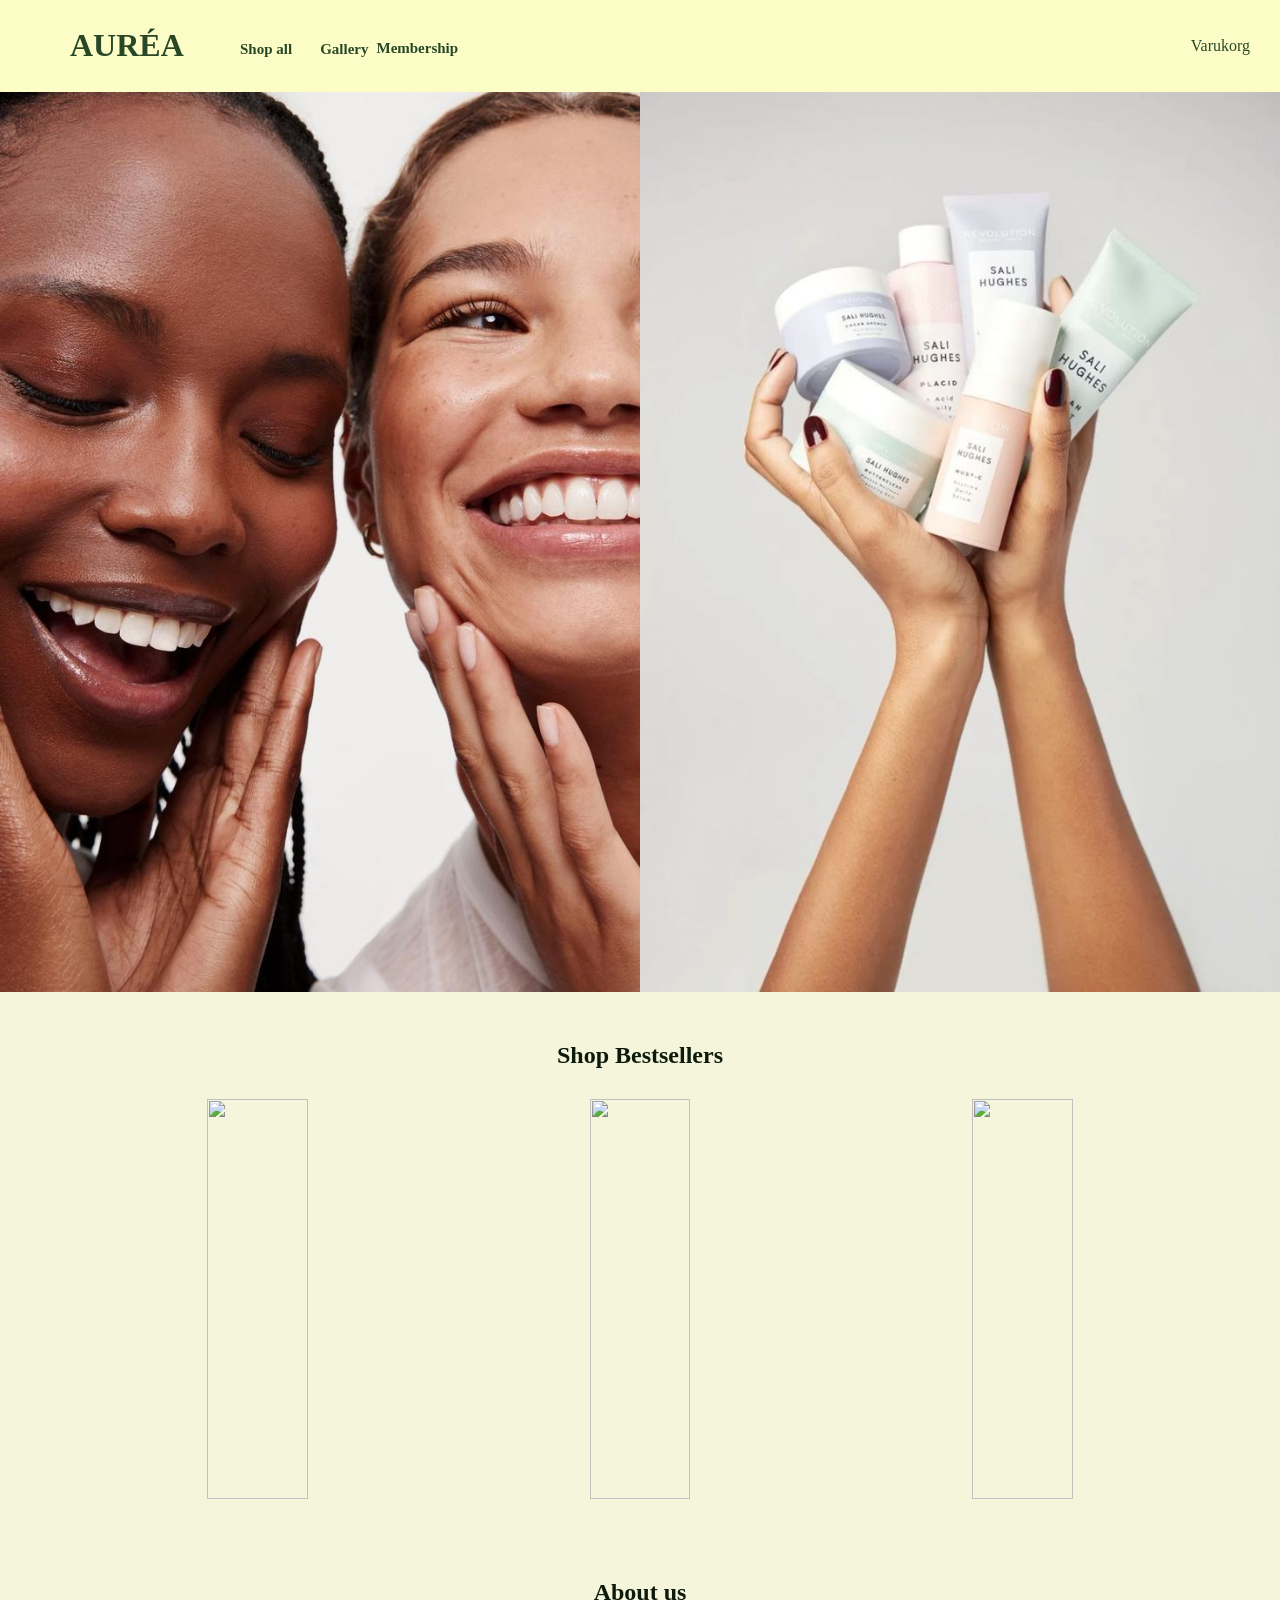
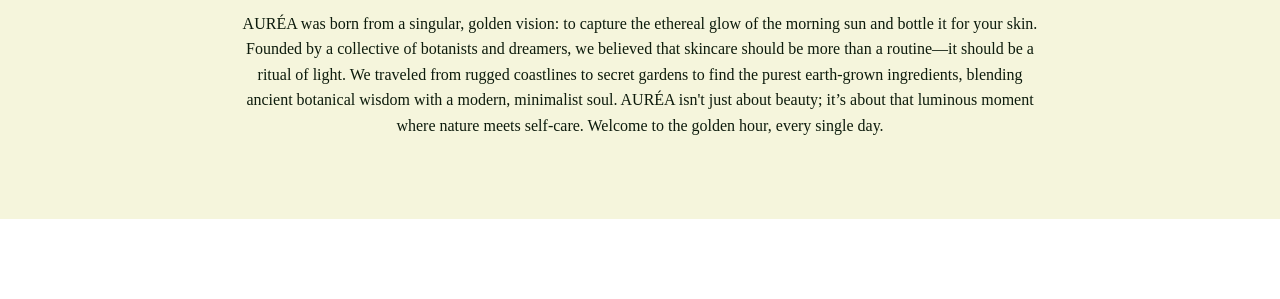
==== index.html @ 2b236508 "skapade mapp för bilder" ====
<!DOCTYPE html>
<html lang="en">
<head>
    <meta charset="UTF-8">
    <meta name="viewport" content="width=device-width, initial-scale=1.0">
    <title>AURÉA</title>
    <link rel="stylesheet" href="style.css">

</head>
<body>
    <header class="header">
        <h1>AURÉA 
            <a href="products.html" class="shop">Shop all</a>
            <span class="Gallery">Gallery</span>
            <span class="member">Membership</span>
        </h1> <!--Var tvungen att ta reda på span cite:google gemini-->
            
        
            <a href="cart.html" class="cart">Varukorg</a>
    </header>

    <img src="images/Header picture.jpeg" class="header-picture">
    <img src="images/produktbild.jpeg" class="header-picture">
   
    <h2 class="bestseller-text">Shop Bestsellers</h2>


    <img src="images/" class="bestseller-picture">  
    <img src="images/" class="bestseller-picture bild-ner">
    <img src="images/" class="bestseller-picture">
   


    <h2 class="about">About us</h2>
    <p class="about-text">AURÉA was born from a singular, golden vision: to capture the ethereal glow of the morning sun and bottle it for your skin. Founded by a collective of botanists and dreamers, we believed that skincare should be more than a routine—it should be a ritual of light.

We traveled from rugged coastlines to secret gardens to find the purest earth-grown ingredients, blending ancient botanical wisdom with a modern, minimalist soul. AURÉA isn't just about beauty; it’s about that luminous moment where nature meets self-care.
Welcome to the golden hour, every single day.</p>   <!--texten är skriven av AI från google gemini cite:google gemini-->
</body>
</html>
---- style.css ----
body {
    background-color: beige;
    margin: 0;
    padding: 0;
    text-align: center;

    border-bottom: 80px solid white;
    min-height: 100vh;
    box-sizing: border-box;
}

.header {
    background: rgb(252, 253, 198);
    padding: 6px 70px;
    margin: 0;
    width: 100%;
    box-sizing: border-box; /*cite: google gemini*/

    color: rgb(40, 71, 38);
    text-align: left;
    position: relative;
}

.shop {
    font-size: 15px;
    margin-left: 50px;
    font-weight: medium;
    vertical-align: middle;
    text-decoration: none;
    color: inherit; /*var tvungen att ta reda på hur man fick bort strecket och fick samma färg cite:google gemini*/
}

.Gallery {
    font-size: 15px;
    margin-left: 20px;
    font-weight: medium;
    vertical-align: middle;
}

.member {
    font-size: 15px;
    margin-left: 100spx;
    font-weight: medium;
    vertical-align: middle;
}


.cart {
    position: absolute;
    right: 30px;
    top: 40%;
    color:rgb(79, 123, 77);
    text-decoration: none;
    color: inherit;
}

.header-picture {
    width: 50%;
    float: left;
    height: 900px;
    object-fit: cover;
}

.bestseller-text {
    clear: both;
    text-align: center;
    padding-top: 50px;  
    color: rgb(13, 27, 12);
}

.bestseller-picture {
    display: inline-block;
    width: 28%;
    height: 400px;
    object-fit: cover;
    margin: 10px;

    transition: transform 0.3s ease, filter 0.3s ease; /*cite: google gemini*/
}

.bestseller-picture:hover {  /*cite: google gemini*/
    transform: scale(1.05);
}

.bild-ner { /*cite: google gemini*/
    object-position: center 0%;
}


.about {
    clear: both;
    text-align: center;
    margin-bottom: 5px;
    padding-top: 50px;  
    color: rgb(13, 27, 12);
}

.about-text {
    text-align: center;
    max-width: 800px;
    margin: 0 auto;
    line-height: 1.6;
    color: rgb(13, 27, 12);
    margin-bottom: 80px;
}

.banner {
     width: 49.99%;
     float: left;
    height: 600px !important;
    object-fit: cover;
}

.shoptext {
    color: rgb(12, 27, 12);
    font-size: 20px;
    text-align: center;
    padding-top: 150px;
}
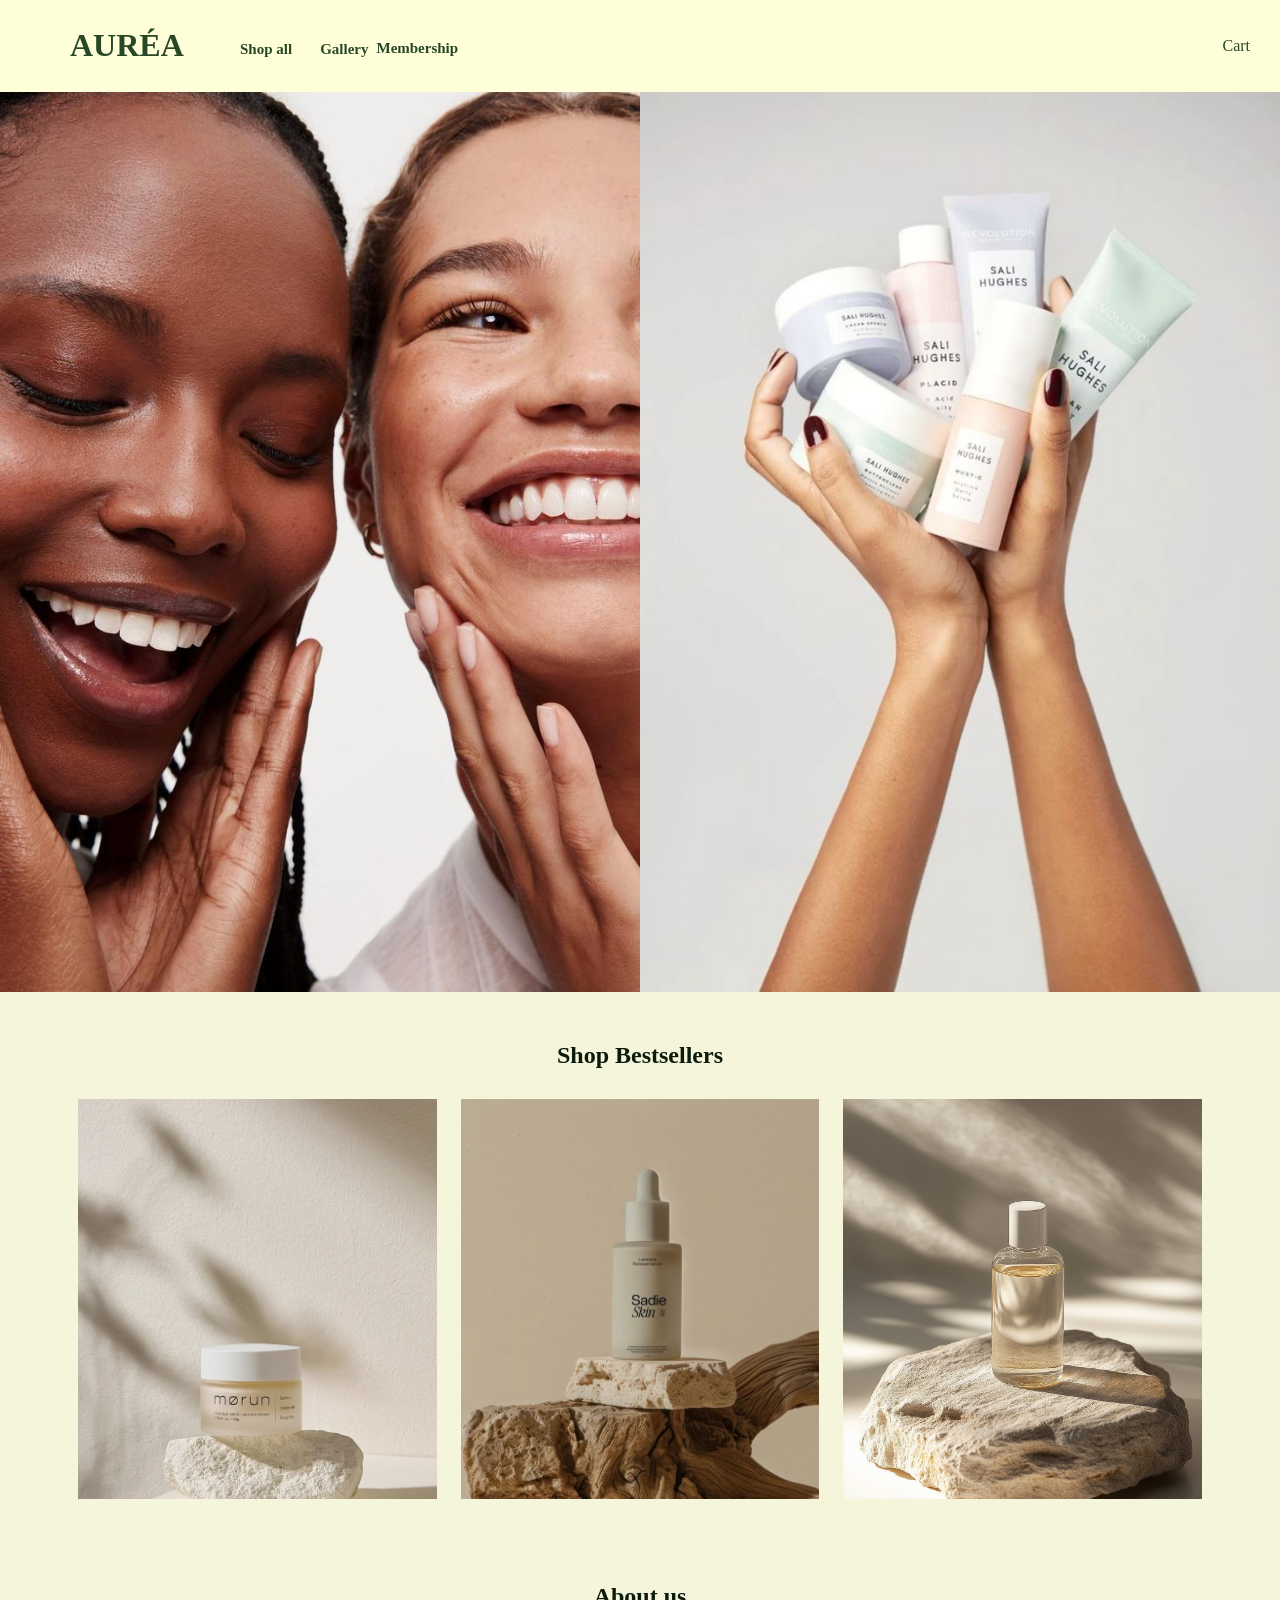
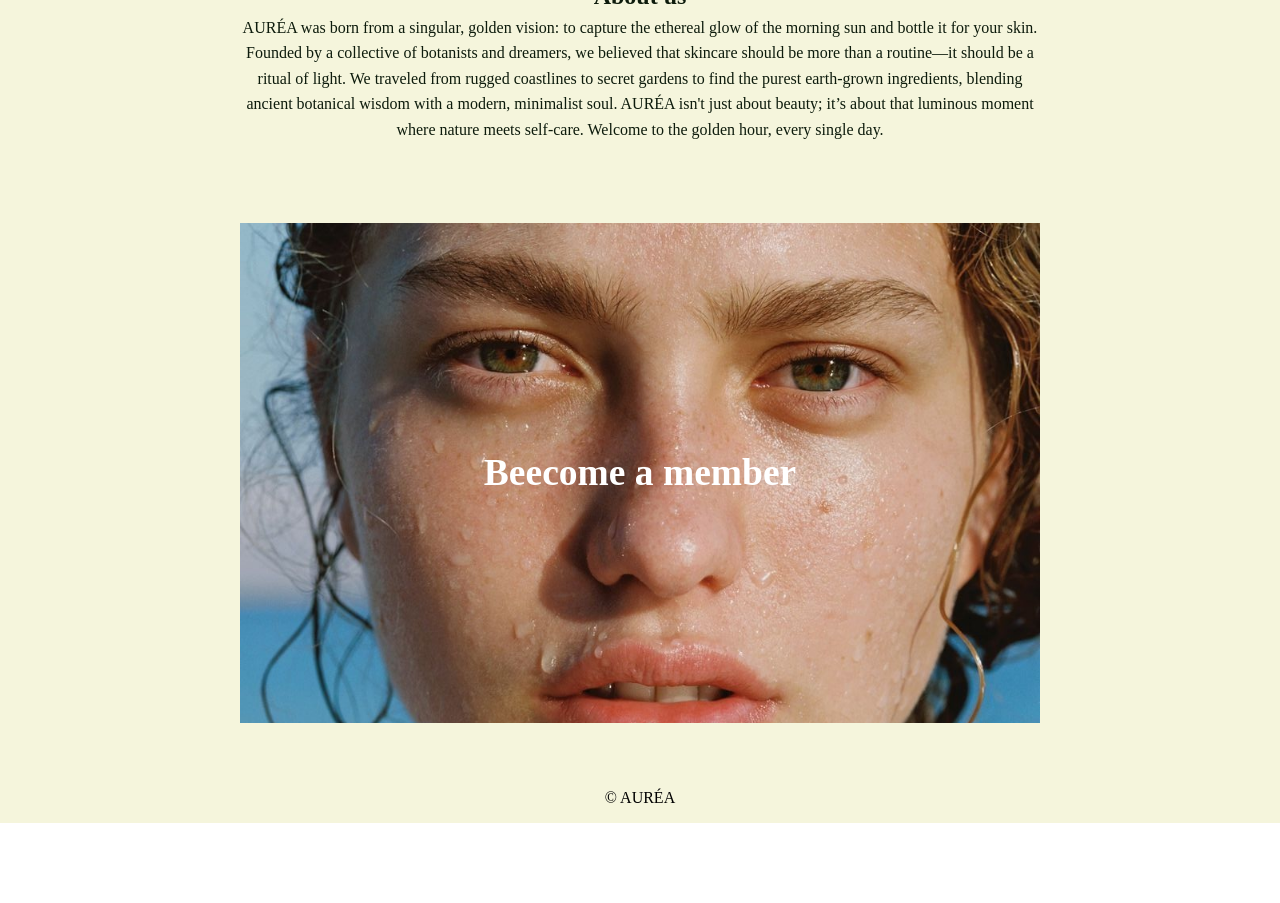
==== commit 73fa397d: "uppdate on the shop all page" ====
--- a/index.html
+++ b/index.html
@@ -8,33 +8,44 @@
 
 </head>
 <body>
-    <header class="header">
-        <h1>AURÉA 
-            <a href="products.html" class="shop">Shop all</a>
-            <span class="Gallery">Gallery</span>
-            <span class="member">Membership</span>
-        </h1> <!--Var tvungen att ta reda på span cite:google gemini-->
-            
+   <header class="header">
+       <h1>AURÉA
+           <a href="products.html" class="shop">Shop all</a>
+           <span class="Gallery">Gallery</span>
+           <span class="member">Membership</span> <!--span är som en osynlig låda för att gruppera texter-->
+       </h1> <!--Var tvungen att ta reda på span cite:google gemini-->
         
-            <a href="cart.html" class="cart">Varukorg</a>
-    </header>
-
-    <img src="images/Header picture.jpeg" class="header-picture">
-    <img src="images/produktbild.jpeg" class="header-picture">
-   
-    <h2 class="bestseller-text">Shop Bestsellers</h2>
+           <a href="cart.html" class="cart">Cart</a>
+   </header>
 
 
-    <img src="images/" class="bestseller-picture">  
-    <img src="images/" class="bestseller-picture bild-ner">
-    <img src="images/" class="bestseller-picture">
-   
+   <img src="images/Header picture.jpeg" class="header-picture">
+   <img src="images/produktbild.jpeg" class="header-picture">
+   <h2 class="bestseller-text">Shop Bestsellers</h2>
+
+   <img src="images/Produktbild1.jpeg" class="bestseller-picture"> 
+   <img src="images/produktbild2.jpeg" class="bestseller-picture bild-ner">
+   <img src="images/produktbild3.jpeg" class="bestseller-picture">
+ 
+   <h2 class="about">About us</h2>
+   <p class="about-text">AURÉA was born from a singular, golden vision: to capture the ethereal glow of the morning sun and bottle it for your skin. Founded by a collective of botanists and dreamers, we believed that skincare should be more than a routine—it should be a ritual of light.
+We traveled from rugged coastlines to secret gardens to find the purest earth-grown ingredients, blending ancient botanical wisdom with a modern, minimalist soul. AURÉA isn't just about beauty; it’s about that luminous moment where nature meets self-care.
+Welcome to the golden hour, every single day.</p>   <!--texten är skriven av AI från google gemini cite:google gemini-->
 
 
-    <h2 class="about">About us</h2>
-    <p class="about-text">AURÉA was born from a singular, golden vision: to capture the ethereal glow of the morning sun and bottle it for your skin. Founded by a collective of botanists and dreamers, we believed that skincare should be more than a routine—it should be a ritual of light.
+<div class="member-frame">
+<img src="images/member-picture.jpeg" class="member-picture">
 
-We traveled from rugged coastlines to secret gardens to find the purest earth-grown ingredients, blending ancient botanical wisdom with a modern, minimalist soul. AURÉA isn't just about beauty; it’s about that luminous moment where nature meets self-care.
-Welcome to the golden hour, every single day.</p>   <!--texten är skriven av AI från google gemini cite:google gemini-->
+<div class="member-text">
+    <h2>Beecome a member</h2>
+</div>
+</div>
+<div class="clearfix"></div>
+
+
+<footer>
+   <p>&copy; AURÉA</p>
+</footer>
+
 </body>
 </html>
--- a/style.css
+++ b/style.css
@@ -1,119 +1,257 @@
 body {
-    background-color: beige;
-    margin: 0;
-    padding: 0;
-    text-align: center;
-
-    border-bottom: 80px solid white;
-    min-height: 100vh;
-    box-sizing: border-box;
+background-color: beige;
+margin: 0;
+padding: 0;
+text-align: center;
+
+border-bottom: 80px solid white;
+min-height: 100vh;
+box-sizing: border-box;
 }
 
 .header {
-    background: rgb(252, 253, 198);
-    padding: 6px 70px;
-    margin: 0;
+background: rgb(254, 255, 216);
+padding: 6px 70px;
+margin: 0;
+width: 100%;
+box-sizing: border-box; /*cite: google gemini*/
+
+color: rgb(40, 71, 38);
+text-align: left;
+position: relative;
+}
+
+.shop {
+font-size: 15px;
+margin-left: 50px;
+font-weight: medium;
+vertical-align: middle;
+text-decoration: none;
+color: inherit; /*var tvungen att ta reda på hur man fick bort strecket och fick samma färg cite:google gemini*/
+}
+
+.Gallery {
+font-size: 15px;
+margin-left: 20px;
+font-weight: medium;
+vertical-align: middle;
+}
+
+.member {
+font-size: 15px;
+margin-left: 100spx;
+font-weight: medium;
+vertical-align: middle;
+}
+
+.cart {
+position: absolute;
+right: 30px;
+top: 40%;
+color:rgb(79, 123, 77);
+text-decoration: none;
+color: inherit;
+}
+
+.header-picture {
+width: 50%;
+float: left;
+height: 900px;
+object-fit: cover;
+}
+
+.bestseller-text {
+clear: both;
+text-align: center;
+padding-top: 50px; 
+color: rgb(13, 27, 12);
+}
+
+.bestseller-picture {
+display: inline-block;
+width: 28%;
+height: 400px;
+object-fit: cover;
+margin: 10px;
+clear: both;
+
+transition: transform 0.3s ease, filter 0.3s ease; /*cite: google gemini*/
+}
+
+.bestseller-picture:hover {  /*cite: google gemini*/
+transform: scale(1.05);
+}
+
+.bild-ner { /*cite: google gemini*/
+object-position: center 0%;
+}
+
+.about {
+clear: both;
+text-align: center;
+margin-bottom: 5px;
+padding-top: 50px; 
+color: rgb(13, 27, 12);
+}
+
+.about-text {
+text-align: center;
+max-width: 800px;
+margin: 0 auto;
+line-height: 1.6;
+color: rgb(13, 27, 12);
+margin-bottom: 80px;
+}
+
+.member-frame {
+    position: relative;
+    width: 800px;
+    margin: 0 auto 50px;
+}
+
+.member-picture {
     width: 100%;
-    box-sizing: border-box; /*cite: google gemini*/
-
-    color: rgb(40, 71, 38);
+    height: 500px;
+    object-fit: cover;
+    display: block;
+    object-position: 90% 0%;
+}
+
+.member-text {
+    color: rgb(255, 255, 255);
+    position: absolute;
+    top: 50%;
+    left: 50%;
+    transform: translate(-50%, -50%);
+    text-align: center;
+    font-size: 25px;
+
+}
+
+.clearfix {
+    clear: both;
+}
+
+
+/*Shopall sidan*/
+.banner {
+width: 49.99%;
+float: left;
+height: 600px !important;
+object-fit: cover;
+}
+
+.shoptext {
+clear: both;
+color: rgb(12, 27, 12);
+font-size: 30px;
+text-align: center;
+padding-top: 30px;
+}
+
+.shoptext2 {
+    clear: both;
+    color: rgb(12, 27, 12);
+    width: 550px;
+    text-align: center;
+    margin: 0 auto;
+    margin-top: 10px;
+}
+
+.product-grid {
+    display: flex;
+    flex-wrap: wrap;
+    justify-content: center;
+    gap: 20px;
+    padding: 50px;
+    clear: both;
+}
+
+.product-item {
+    width: 30%;
+    text-align: center;
+    display: flex;
+    flex-direction: column;
+    align-items: center;
+}
+
+.product-item img{
+    width: 100%;
+    height: 500px;
+    object-fit: cover;
+    margin-bottom: 30px;
+}
+
+.add-to-cart {
+    background-color: black;
+    color: white;
+    padding: 10px 30px;
+    border: none;
+    cursor: pointer;
+    font-size: 14px;
+    text-transform: uppercase;
+    transition: 0.3s;
+    width: fit-content;
+}
+
+.add-to-cart:hover {
+    background-color: #333;
+}
+
+.product-container {
+    display: flex;
+    width: 905px;
+    margin: 40px auto;
+    background-color: white;
+    clear: both;
+}
+
+.product-info {
+    width: 50%;
+    padding: 10px;
     text-align: left;
-    position: relative;
-}
-
-.shop {
-    font-size: 15px;
-    margin-left: 50px;
-    font-weight: medium;
-    vertical-align: middle;
-    text-decoration: none;
-    color: inherit; /*var tvungen att ta reda på hur man fick bort strecket och fick samma färg cite:google gemini*/
-}
-
-.Gallery {
-    font-size: 15px;
-    margin-left: 20px;
-    font-weight: medium;
-    vertical-align: middle;
-}
-
-.member {
-    font-size: 15px;
-    margin-left: 100spx;
-    font-weight: medium;
-    vertical-align: middle;
-}
-
-
-.cart {
-    position: absolute;
-    right: 30px;
-    top: 40%;
-    color:rgb(79, 123, 77);
-    text-decoration: none;
-    color: inherit;
-}
-
-.header-picture {
-    width: 50%;
-    float: left;
-    height: 900px;
+    color: rgb(12, 27, 12);
+    display: flex;
+    flex-direction: column;
+    justify-content: center;
+    font-family: Verdana, Geneva, Tahoma, sans-serif;
+}
+
+.product-info h2 {
+    margin-bottom: 5px;
+}
+
+.product-info p {
+    margin-top: 0px;
+}
+
+.lip-image {
+width: 50%;
+height: 400px;
+object-fit: contain;
+display: block;
+}
+
+.product-grid2 {
+    display: flex;
+    flex-wrap: wrap;
+    justify-content: center;
+    gap: 20px;
+    padding: 50px;
+    clear: both;
+}
+
+.product-item2 {
+    width: 30%;
+    text-align: center;
+    display: flex;
+    flex-direction: column;
+    align-items: center;
+}
+
+.product-item2 img{
+    width: 100%;
+    height: 500px;
     object-fit: cover;
-}
-
-.bestseller-text {
-    clear: both;
-    text-align: center;
-    padding-top: 50px;  
-    color: rgb(13, 27, 12);
-}
-
-.bestseller-picture {
-    display: inline-block;
-    width: 28%;
-    height: 400px;
-    object-fit: cover;
-    margin: 10px;
-
-    transition: transform 0.3s ease, filter 0.3s ease; /*cite: google gemini*/
-}
-
-.bestseller-picture:hover {  /*cite: google gemini*/
-    transform: scale(1.05);
-}
-
-.bild-ner { /*cite: google gemini*/
-    object-position: center 0%;
-}
-
-
-.about {
-    clear: both;
-    text-align: center;
-    margin-bottom: 5px;
-    padding-top: 50px;  
-    color: rgb(13, 27, 12);
-}
-
-.about-text {
-    text-align: center;
-    max-width: 800px;
-    margin: 0 auto;
-    line-height: 1.6;
-    color: rgb(13, 27, 12);
-    margin-bottom: 80px;
-}
-
-.banner {
-     width: 49.99%;
-     float: left;
-    height: 600px !important;
-    object-fit: cover;
-}
-
-.shoptext {
-    color: rgb(12, 27, 12);
-    font-size: 20px;
-    text-align: center;
-    padding-top: 150px;
-}
+    margin-bottom: 30px;
+}
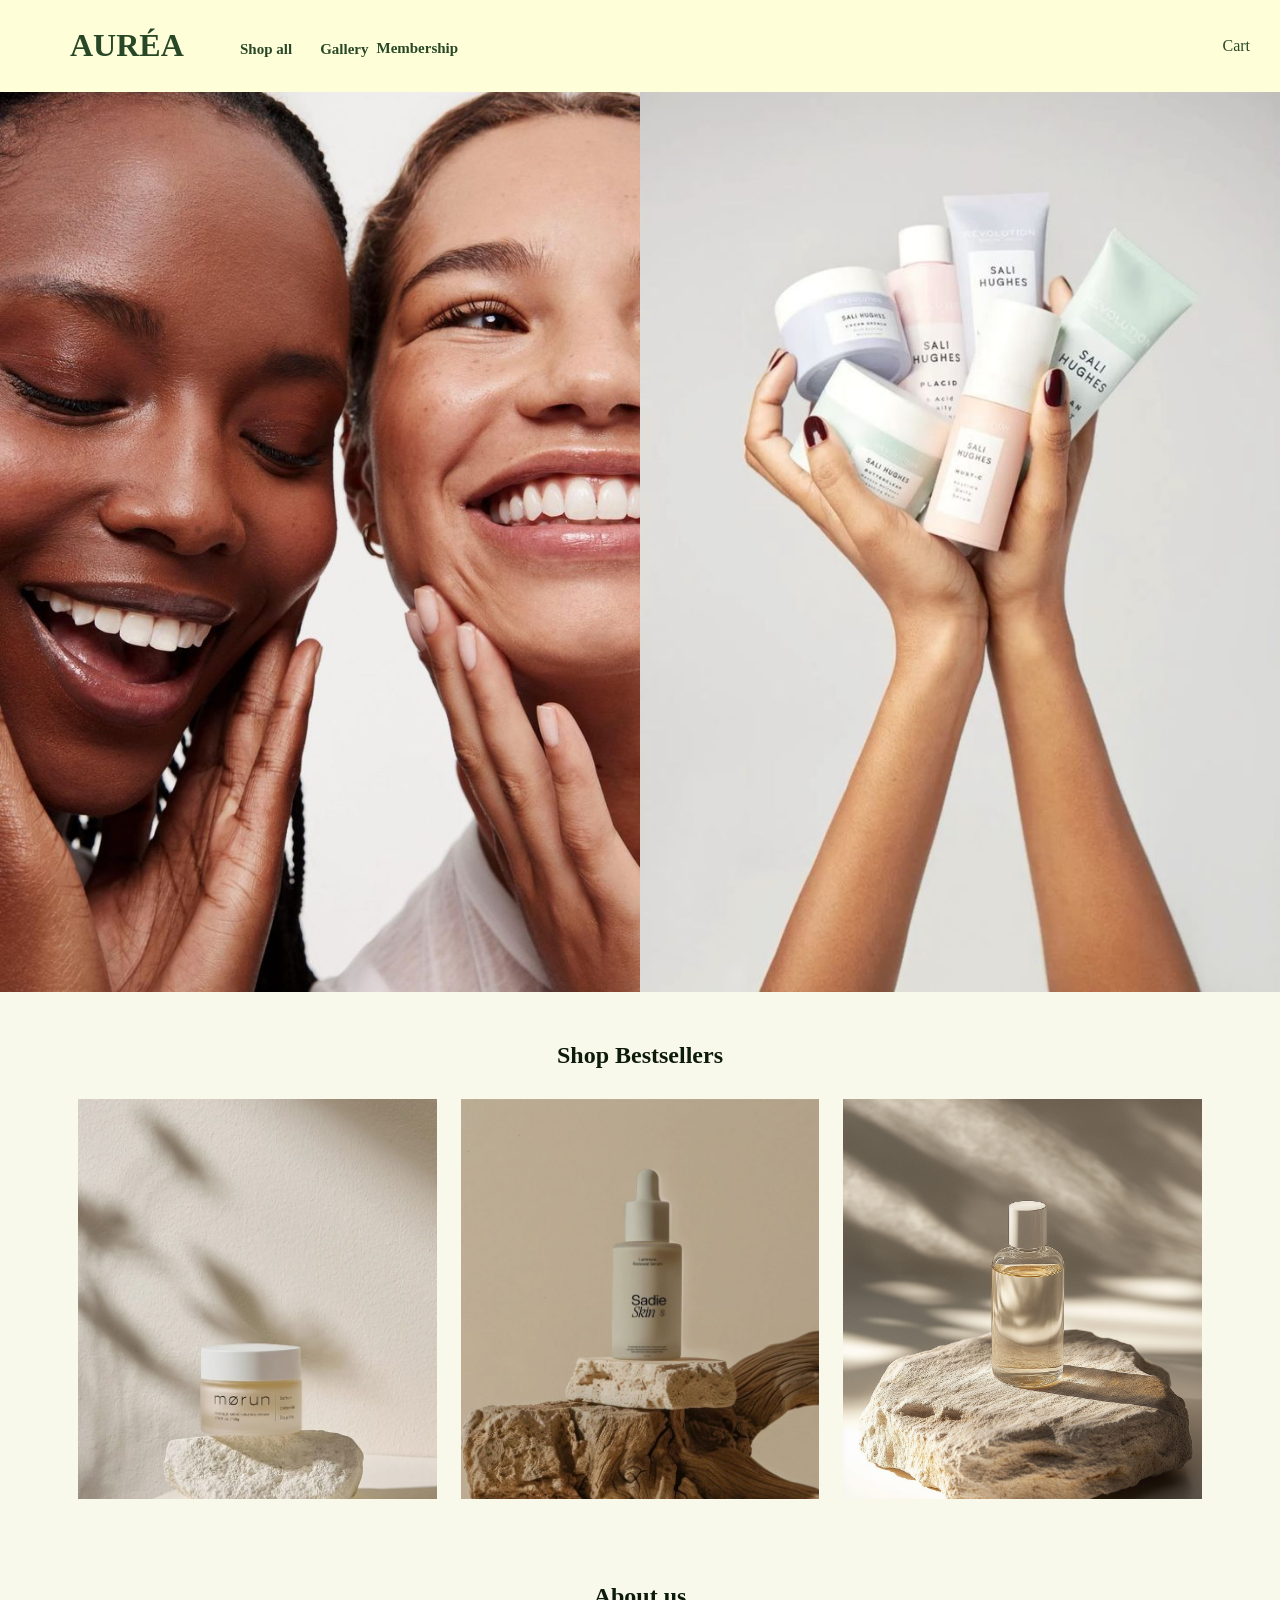
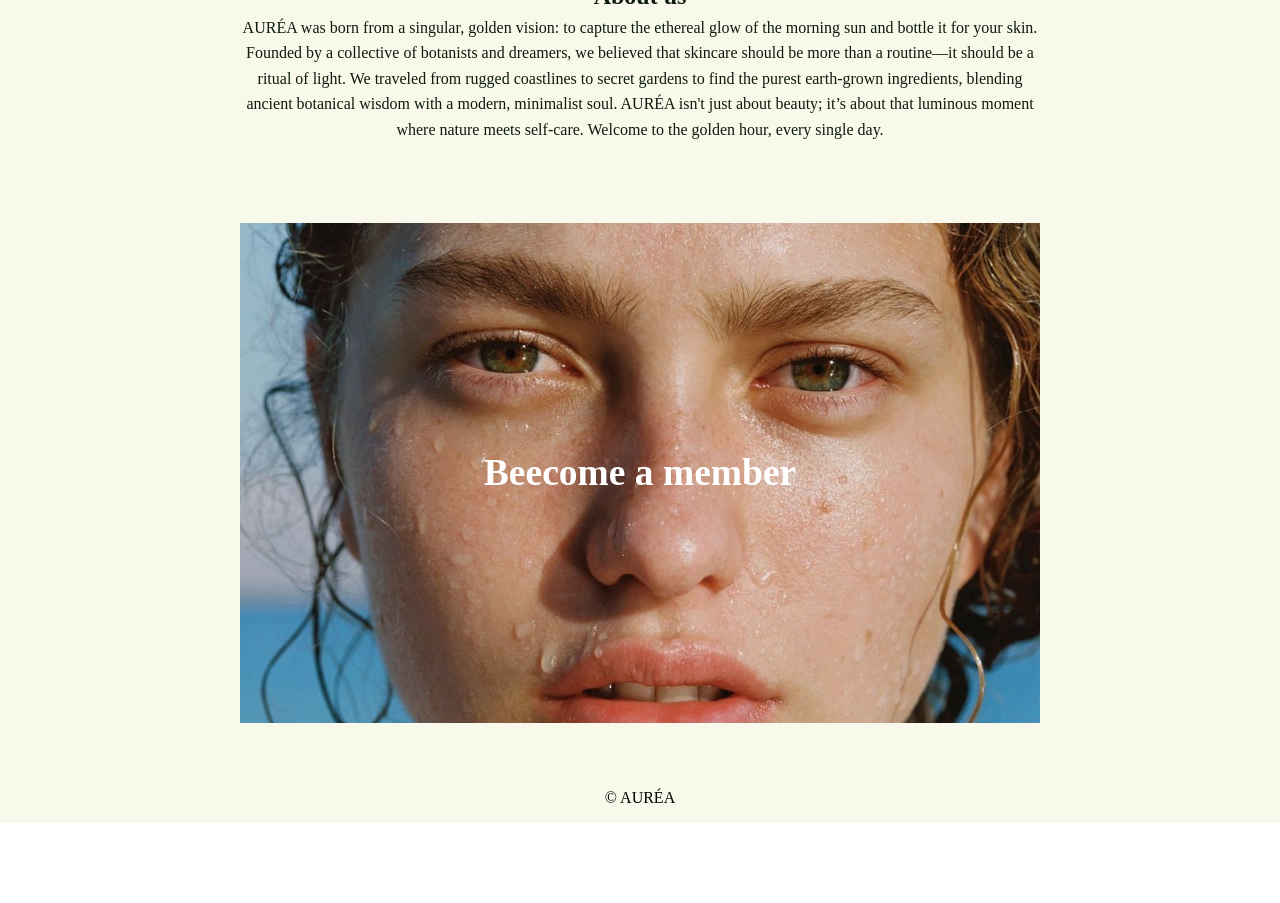
==== commit ac4521ce: "Ny mapp" ====
--- a/index.html
+++ b/index.html
@@ -5,9 +5,10 @@
     <meta name="viewport" content="width=device-width, initial-scale=1.0">
     <title>AURÉA</title>
     <link rel="stylesheet" href="style.css">
+    <script src="Script.js"></script>
 
 </head>
-<body>
+<body class="homepage-grid">
    <header class="header">
        <h1>AURÉA
            <a href="products.html" class="shop">Shop all</a>
--- a/style.css
+++ b/style.css
@@ -1,5 +1,5 @@
 body {
-background-color: beige;
+background-color: rgb(249, 249, 235);
 margin: 0;
 padding: 0;
 text-align: center;
@@ -19,6 +19,26 @@
 color: rgb(40, 71, 38);
 text-align: left;
 position: relative;
+}
+
+@media screen (max-width: 600px) {
+    .homepage-grid {
+        grid-template-columns: 1fr;
+    }
+    
+    .header h1 {
+        font-size: 1.5rem;
+    }
+}
+
+@media screen (max-width: 600px) {
+    .product-details {
+        grid-template-columns: 1fr;
+    }
+
+    .header h1 {
+        font-size: 1.5rem;
+    }
 }
 
 .shop {
@@ -175,11 +195,18 @@
     align-items: center;
 }
 
-.product-item img{
+.product-item img,
+.product-item2 img  {
     width: 100%;
     height: 500px;
     object-fit: cover;
     margin-bottom: 30px;
+    transition: transform 0.3s ease;
+}
+
+.product-item img:hover,
+.product-item2 img:hover {
+transform: scale(1.05);
 }
 
 .add-to-cart {
@@ -254,4 +281,74 @@
     height: 500px;
     object-fit: cover;
     margin-bottom: 30px;
+}
+
+/*produktsidan*/
+.product-page {
+    display: flex;
+    max-width: 1000px;
+    margin:  55px;
+    padding: 10px;
+    gap: 20px;
+    text-align: left;
+}
+
+.product-image {
+    display: flex;
+    justify-content: flex-start;
+    flex: 1;
+    min-width: 600px;
+}
+
+.product-image img {
+    width: 100%;
+    max-width: 700px;
+    height: 600px;
+    object-fit: cover;
+    display: block;
+}
+
+.product-details {
+    flex: 1;
+    display: flex;
+    flex-direction: column;
+    align-items: flex-start;
+    text-align: left;
+    padding-left: 0;
+    margin-left: 80px;
+}
+
+.product-title {
+    font-size: 30px;
+    font-weight: bold;
+    margin-top: 150px;
+    margin-left: 0px;
+    margin-bottom: 10px;
+    color:rgb(12, 27, 12);
+    text-align: left;
+}
+
+.purchase {
+    width: 100%;
+    margin-top: 25px;
+    display: block;
+    clear: both;
+}
+
+.add-to-cart-large {
+    width: 100%;
+    padding: 10px 0;
+    background-color: rgb(12, 27, 12);
+    color: white;
+    border: none;
+    font-size: 13px;
+    font-weight: 300;
+    text-transform: uppercase;
+    letter-spacing: 1px;
+    cursor: pointer;
+    transition: background-color 0.2s ease;
+}
+
+.add-to-cart-large:hover {
+    background-color: rgb(35, 55, 35);
 }
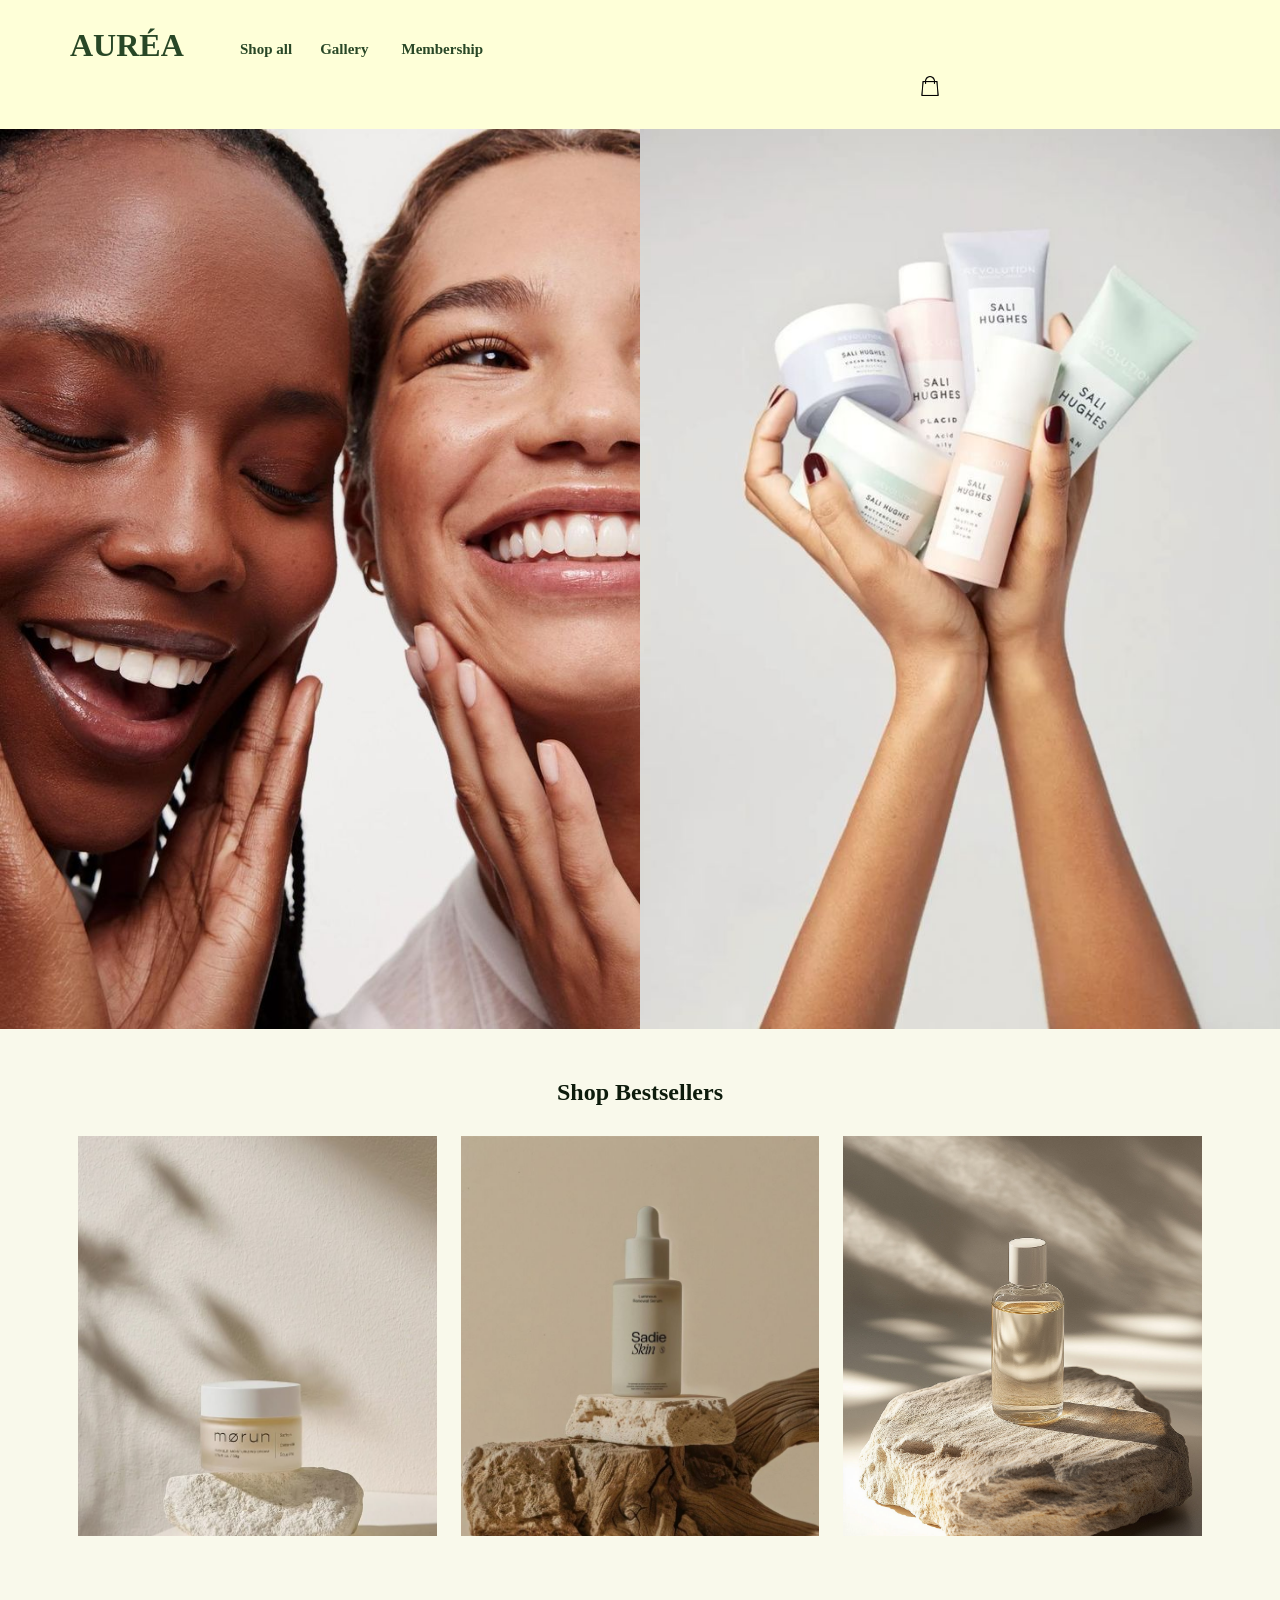
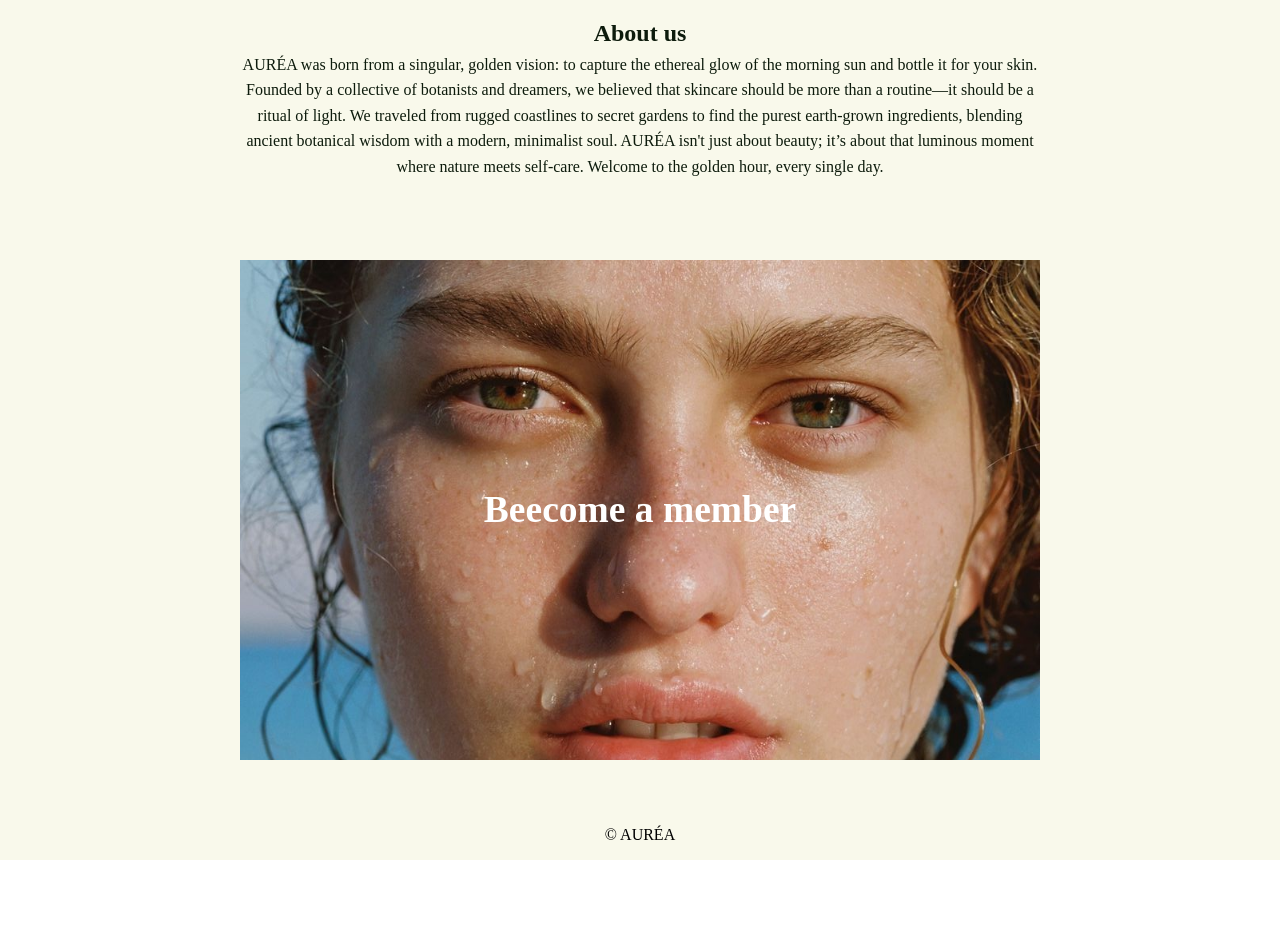
==== commit 9573d37e: "Skapande av cart webbsida" ====
--- a/index.html
+++ b/index.html
@@ -10,13 +10,18 @@
 </head>
 <body class="homepage-grid">
    <header class="header">
-       <h1>AURÉA
+       <h1>
+           <a href="index.html" class="home">AURÉA</a> 
            <a href="products.html" class="shop">Shop all</a>
            <span class="Gallery">Gallery</span>
            <span class="member">Membership</span> <!--span är som en osynlig låda för att gruppera texter-->
-       </h1> <!--Var tvungen att ta reda på span cite:google gemini-->
-        
-           <a href="cart.html" class="cart">Cart</a>
+        <a href="cart.html" class="cart-logo">
+            <img src="images/cart-logo.png" class="cart-logo" >
+           </a>
+        </h1> <!--Var tvungen att ta reda på span cite:google gemini-->
+
+    
+           
    </header>
 
 
--- a/style.css
+++ b/style.css
@@ -21,24 +21,10 @@
 position: relative;
 }
 
-@media screen (max-width: 600px) {
-    .homepage-grid {
-        grid-template-columns: 1fr;
-    }
-    
-    .header h1 {
-        font-size: 1.5rem;
-    }
-}
-
-@media screen (max-width: 600px) {
-    .product-details {
-        grid-template-columns: 1fr;
-    }
-
-    .header h1 {
-        font-size: 1.5rem;
-    }
+.home {
+    text-decoration: none;
+    color: inherit;
+    cursor: pointer;
 }
 
 .shop {
@@ -59,18 +45,17 @@
 
 .member {
 font-size: 15px;
-margin-left: 100spx;
+margin-left: 25px;
 font-weight: medium;
 vertical-align: middle;
 }
 
-.cart {
-position: absolute;
-right: 30px;
-top: 40%;
-color:rgb(79, 123, 77);
-text-decoration: none;
-color: inherit;
+.cart-logo {
+max-width: 20px;
+max-height: 20px;
+vertical-align: middle;
+margin-left: 425px;
+font-size: 0px;
 }
 
 .header-picture {
@@ -351,4 +336,70 @@
 
 .add-to-cart-large:hover {
     background-color: rgb(35, 55, 35);
+}
+
+/*Varukorg*/
+.cart-main {
+    display: flex;
+    justify-content: space-between;
+    padding: 50px;
+    max-width: 1200px;
+    margin: 0 auto;
+}
+
+.cart-item {
+    display: flex;
+    align-items: center;
+    justify-content: space-between;
+    padding: 20px 0;
+}
+
+.cart-img {
+    width: 100px;
+    height: 120px;
+    object-fit: cover;
+    display: block;
+    flex: none;
+}
+
+.cart-img img {
+width: 100%;
+max-width: 100px;
+height: auto;
+display: block;
+}
+
+.cart-left {
+    width: 60%;
+}
+
+.cart-right {
+    width: 30%;
+    background-color: white;
+    padding: 20px;
+}
+
+.total-section {
+    display: flex;
+    justify-content: space-between;
+    background-color: beige;
+    padding: 15px;
+    margin: 20px 0;
+    font-weight: bold;
+}
+
+
+
+.checkout-button {
+    width: 100%;
+    background-color: black;
+    color: white;
+    padding: 15px;
+    border: none;
+    cursor: pointer;
+    transition: background-color 0.2s ease;
+}
+
+.checkout-button:hover {
+background-color: rgb(35, 55, 35);
 }
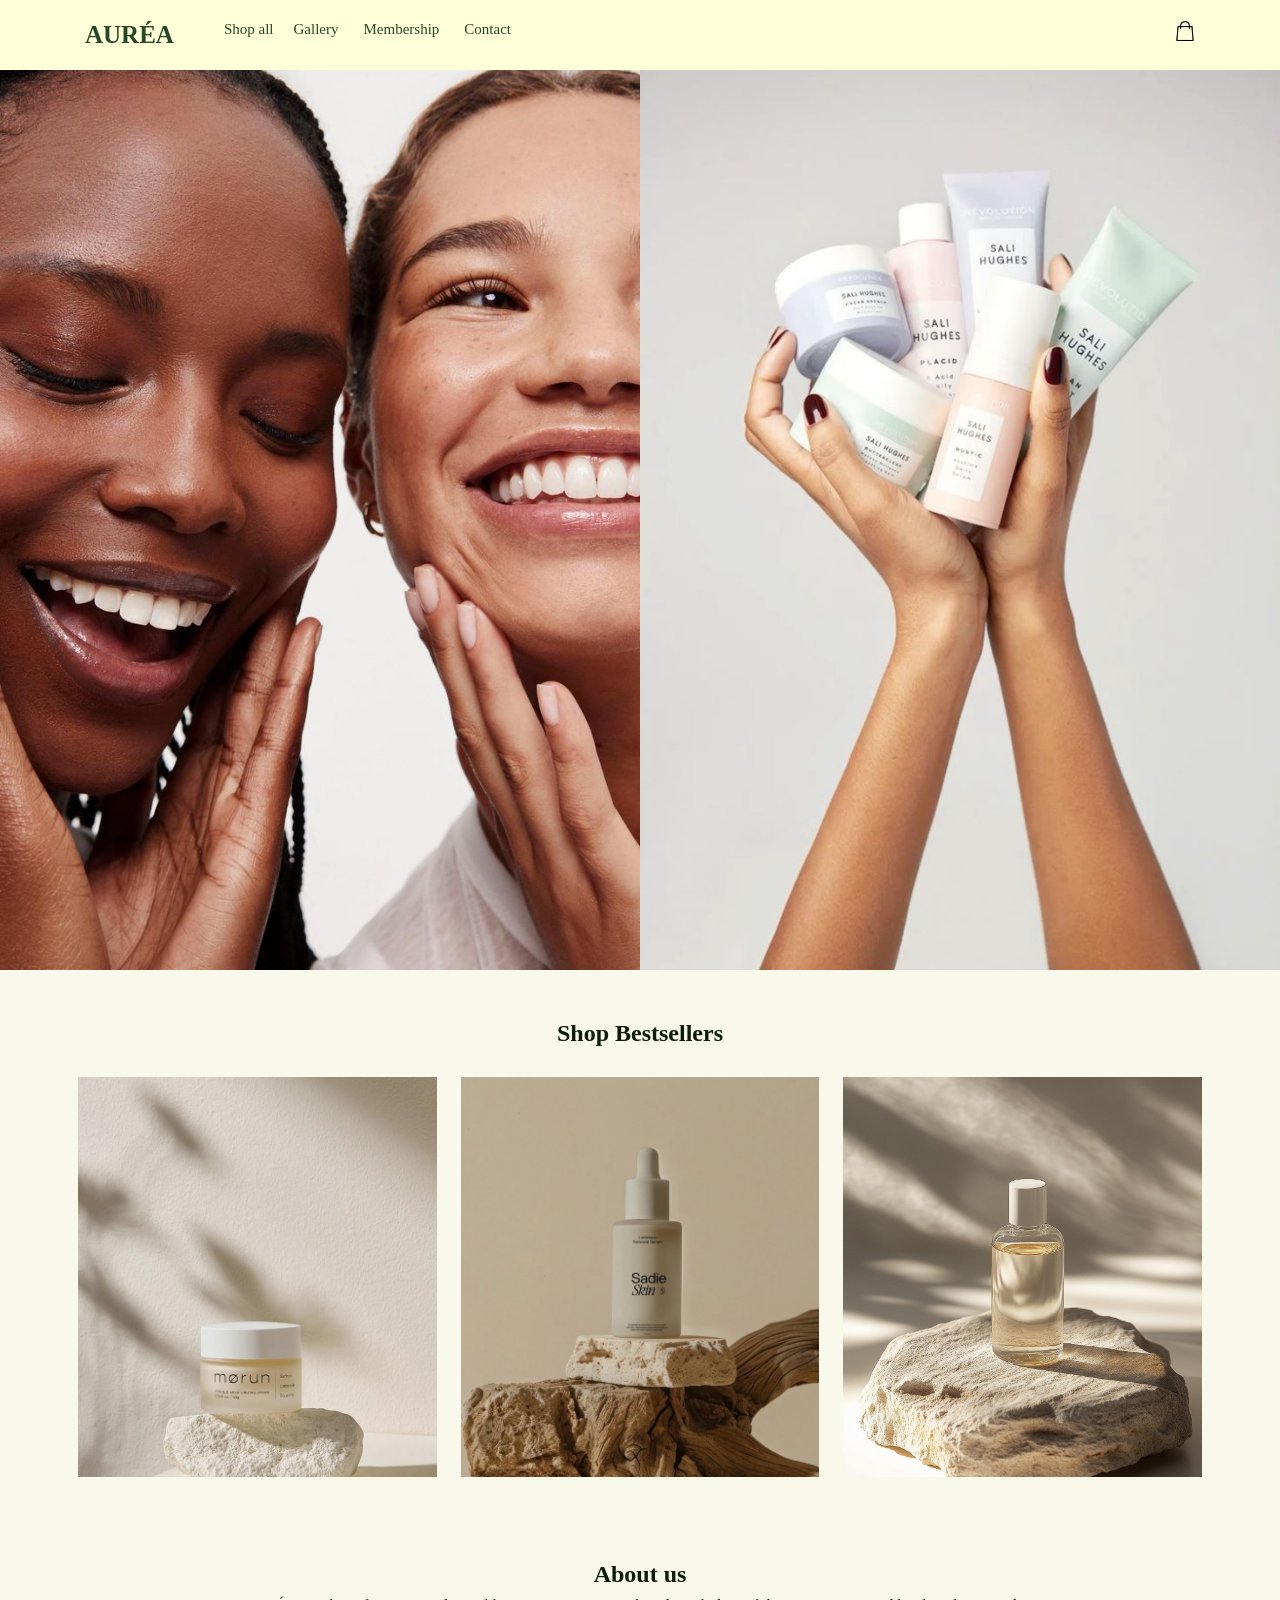
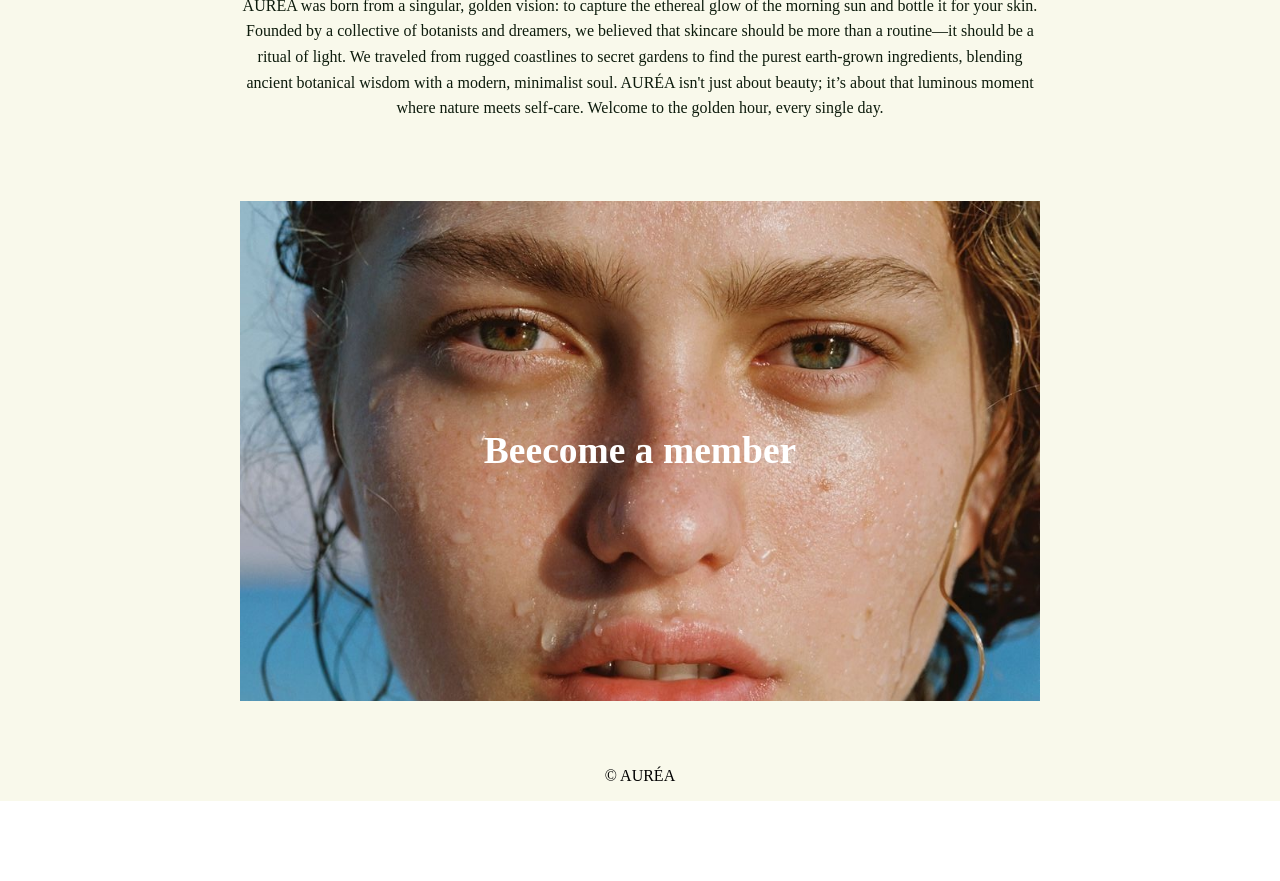
==== commit 4dc968e8: "Breakpoints skapade och checkout.html" ====
--- a/index.html
+++ b/index.html
@@ -1,57 +1,59 @@
-<!DOCTYPE html>
+<!doctype html>
 <html lang="en">
-<head>
-    <meta charset="UTF-8">
-    <meta name="viewport" content="width=device-width, initial-scale=1.0">
+  <head>
+    <meta charset="UTF-8" />
+    <meta name="viewport" content="width=device-width, initial-scale=1.0" />
     <title>AURÉA</title>
-    <link rel="stylesheet" href="style.css">
+    <link rel="stylesheet" href="style.css" />
     <script src="Script.js"></script>
+  </head>
+  <body class="homepage-grid">
+    <header class="header">
+      <nav>
+        <a href="index.html" class="home">AURÉA</a>
+        <a href="products.html" class="shop">Shop all</a>
+        <a href="#" class="Gallery">Gallery</a>
+        <a href="#" class="member">Membership</a>
+        <!--span är som en osynlig låda för att gruppera texter-->
+        <a href="contact.html" class="contact">Contact</a>
+        <a href="cart.html" class="cart-logo">
+          <img src="images/cart-logo.png" class="cart-logo" />
+        </a>
+      </nav>
+      <!--Var tvungen att ta reda på span cite:google gemini-->
+    </header>
 
-</head>
-<body class="homepage-grid">
-   <header class="header">
-       <h1>
-           <a href="index.html" class="home">AURÉA</a> 
-           <a href="products.html" class="shop">Shop all</a>
-           <span class="Gallery">Gallery</span>
-           <span class="member">Membership</span> <!--span är som en osynlig låda för att gruppera texter-->
-        <a href="cart.html" class="cart-logo">
-            <img src="images/cart-logo.png" class="cart-logo" >
-           </a>
-        </h1> <!--Var tvungen att ta reda på span cite:google gemini-->
+    <img src="images/Header picture.jpeg" class="header-picture" />
+    <img src="images/produktbild.jpeg" class="header-picture" />
+    <h2 class="bestseller-text">Shop Bestsellers</h2>
 
-    
-           
-   </header>
+    <img src="images/Produktbild1.jpeg" class="bestseller-picture" />
+    <img src="images/produktbild2.jpeg" class="bestseller-picture bild-ner" />
+    <img src="images/produktbild3.jpeg" class="bestseller-picture" />
 
+    <h2 class="about">About us</h2>
+    <p class="about-text">
+      AURÉA was born from a singular, golden vision: to capture the ethereal
+      glow of the morning sun and bottle it for your skin. Founded by a
+      collective of botanists and dreamers, we believed that skincare should be
+      more than a routine—it should be a ritual of light. We traveled from
+      rugged coastlines to secret gardens to find the purest earth-grown
+      ingredients, blending ancient botanical wisdom with a modern, minimalist
+      soul. AURÉA isn't just about beauty; it’s about that luminous moment where
+      nature meets self-care. Welcome to the golden hour, every single day.
+    </p>
+    <!--texten är skriven av AI från google gemini cite:google gemini-->
 
-   <img src="images/Header picture.jpeg" class="header-picture">
-   <img src="images/produktbild.jpeg" class="header-picture">
-   <h2 class="bestseller-text">Shop Bestsellers</h2>
+    <div class="member-frame">
+      <img src="images/member-picture.jpeg" class="member-picture" />
 
-   <img src="images/Produktbild1.jpeg" class="bestseller-picture"> 
-   <img src="images/produktbild2.jpeg" class="bestseller-picture bild-ner">
-   <img src="images/produktbild3.jpeg" class="bestseller-picture">
- 
-   <h2 class="about">About us</h2>
-   <p class="about-text">AURÉA was born from a singular, golden vision: to capture the ethereal glow of the morning sun and bottle it for your skin. Founded by a collective of botanists and dreamers, we believed that skincare should be more than a routine—it should be a ritual of light.
-We traveled from rugged coastlines to secret gardens to find the purest earth-grown ingredients, blending ancient botanical wisdom with a modern, minimalist soul. AURÉA isn't just about beauty; it’s about that luminous moment where nature meets self-care.
-Welcome to the golden hour, every single day.</p>   <!--texten är skriven av AI från google gemini cite:google gemini-->
-
-
-<div class="member-frame">
-<img src="images/member-picture.jpeg" class="member-picture">
-
-<div class="member-text">
-    <h2>Beecome a member</h2>
-</div>
-</div>
-<div class="clearfix"></div>
-
-
-<footer>
-   <p>&copy; AURÉA</p>
-</footer>
-
-</body>
-</html>+      <div class="member-text">
+        <h2>Beecome a member</h2>
+      </div>
+    </div>
+    <div class="clearfix"></div>
+    <footer>
+      <p>&copy; AURÉA</p>
+    </footer>
+  </body>
+</html>
--- a/style.css
+++ b/style.css
@@ -1,405 +1,587 @@
 body {
-background-color: rgb(249, 249, 235);
-margin: 0;
-padding: 0;
-text-align: center;
-
-border-bottom: 80px solid white;
-min-height: 100vh;
-box-sizing: border-box;
+  background-color: rgb(249, 249, 235);
+  margin: 0;
+  padding: 0;
+  text-align: center;
+
+  border-bottom: 80px solid white;
+  min-height: 100vh;
+  box-sizing: border-box;
 }
 
 .header {
-background: rgb(254, 255, 216);
-padding: 6px 70px;
-margin: 0;
-width: 100%;
-box-sizing: border-box; /*cite: google gemini*/
-
-color: rgb(40, 71, 38);
-text-align: left;
-position: relative;
+  background: rgb(254, 255, 216);
+  padding: 6px 70px;
+  margin: 0;
+  width: 100%;
+  box-sizing: border-box; /*cite: google gemini*/
+
+  color: rgb(40, 71, 38);
+  text-align: left;
+  position: relative;
 }
 
 .home {
-    text-decoration: none;
-    color: inherit;
-    cursor: pointer;
+  font-size: 25px;
+  vertical-align: center;
+  color: rgb(40, 71, 38);
+}
+
+.header nav {
+  display: flex;
+  padding: 15px;
+}
+
+/*breakpoing-mobil*/
+@media (max-width: 768px) {
+  .homepage.product-grid {
+    display: block;
+    padding: 10px;
+  }
+
+  .header nav {
+    flex-direction: column;
+    gap: 15px;
+    text-align: left;
+  }
+
+  a.cart-logo {
+    margin-left: 0;
+  }
+
+  a.shop {
+    margin-left: 0;
+  }
+
+  a.Gallery {
+    margin-left: 0;
+  }
+
+  a.member {
+    margin-left: 0;
+  }
+
+  a.contact {
+    margin-left: 0;
+  }
+
+  .header-picture,
+  .bestseller-picture,
+  .member-picture {
+    width: 100%;
+    height: auto;
+    margin-left: 0;
+    margin-right: 0;
+    display: block;
+  }
+
+  .bild-ner {
+    margin-top: 0;
+  }
+
+  .about-text,
+  .bestseller-text,
+  .about {
+    padding: 0 15px;
+    text-align: center;
+  }
+
+  .member-frame {
+    display: flex;
+    flex-direction: column;
+    width: 100%;
+  }
+
+  section.product-grid,
+  section.product-grid2 {
+    grid-template-columns: 1fr;
+  }
+
+  .image-grid {
+    grid-template-columns: repeat(2, 1fr);
+    max-width: 250px;
+    padding: 0 20px;
+  }
+
+  .product-page {
+    display: flex;
+    flex-direction: column;
+    padding: 20px;
+  }
+
+  .product-title {
+    text-align: center;
+    margin-top: 30p;
+  }
+
+  .slogan {
+    text-align: center;
+  }
+
+  .product-description {
+    text-align: left;
+    padding: 0 10px;
+  }
+
+  .product-image img {
+    width: 100%;
+    max-width: 100%;
+    height: auto;
+  }
+
+  .purchase {
+    margin-top: 40px;
+  }
+}
+
+.home {
+  text-decoration: none;
+  color: inherit;
+  cursor: pointer;
+  font-weight: bold;
 }
 
 .shop {
-font-size: 15px;
-margin-left: 50px;
-font-weight: medium;
-vertical-align: middle;
-text-decoration: none;
-color: inherit; /*var tvungen att ta reda på hur man fick bort strecket och fick samma färg cite:google gemini*/
+  font-size: 15px;
+  margin-left: 50px;
+  font-weight: medium;
+  vertical-align: middle;
+  text-decoration: none;
+  color: inherit; /*var tvungen att ta reda på hur man fick bort strecket och fick samma färg cite:google gemini*/
 }
 
 .Gallery {
-font-size: 15px;
-margin-left: 20px;
-font-weight: medium;
-vertical-align: middle;
+  font-size: 15px;
+  margin-left: 20px;
+  font-weight: medium;
+  vertical-align: middle;
+  text-decoration: none;
+  color: inherit;
 }
 
 .member {
-font-size: 15px;
-margin-left: 25px;
-font-weight: medium;
-vertical-align: middle;
+  font-size: 15px;
+  margin-left: 25px;
+  font-weight: medium;
+  vertical-align: middle;
+  text-decoration: none;
+  color: inherit;
+}
+
+.contact {
+  font-size: 15px;
+  margin-left: 25px;
+  font-weight: medium;
+  vertical-align: middle;
+  text-decoration: none;
+  color: inherit;
 }
 
 .cart-logo {
-max-width: 20px;
-max-height: 20px;
-vertical-align: middle;
-margin-left: 425px;
-font-size: 0px;
+  max-width: 20px;
+  max-height: 20px;
+  vertical-align: middle;
+  margin-left: auto;
+  font-size: 0px;
 }
 
 .header-picture {
-width: 50%;
-float: left;
-height: 900px;
-object-fit: cover;
+  width: 50%;
+  float: left;
+  height: 900px;
+  object-fit: cover;
 }
 
 .bestseller-text {
-clear: both;
-text-align: center;
-padding-top: 50px; 
-color: rgb(13, 27, 12);
+  clear: both;
+  text-align: center;
+  padding-top: 50px;
+  color: rgb(13, 27, 12);
 }
 
 .bestseller-picture {
-display: inline-block;
-width: 28%;
-height: 400px;
-object-fit: cover;
-margin: 10px;
-clear: both;
-
-transition: transform 0.3s ease, filter 0.3s ease; /*cite: google gemini*/
-}
-
-.bestseller-picture:hover {  /*cite: google gemini*/
-transform: scale(1.05);
-}
-
-.bild-ner { /*cite: google gemini*/
-object-position: center 0%;
+  display: inline-block;
+  width: 28%;
+  height: 400px;
+  object-fit: cover;
+  margin: 10px;
+  clear: both;
+
+  transition:
+    transform 0.3s ease,
+    filter 0.3s ease; /*cite: google gemini*/
+}
+
+.bestseller-picture:hover {
+  /*cite: google gemini*/
+  transform: scale(1.05);
+}
+
+.bild-ner {
+  /*cite: google gemini*/
+  object-position: center 0%;
 }
 
 .about {
-clear: both;
-text-align: center;
-margin-bottom: 5px;
-padding-top: 50px; 
-color: rgb(13, 27, 12);
+  clear: both;
+  text-align: center;
+  margin-bottom: 5px;
+  padding-top: 50px;
+  color: rgb(13, 27, 12);
 }
 
 .about-text {
-text-align: center;
-max-width: 800px;
-margin: 0 auto;
-line-height: 1.6;
-color: rgb(13, 27, 12);
-margin-bottom: 80px;
+  text-align: center;
+  max-width: 800px;
+  margin: 0 auto;
+  line-height: 1.6;
+  color: rgb(13, 27, 12);
+  margin-bottom: 80px;
 }
 
 .member-frame {
-    position: relative;
-    width: 800px;
-    margin: 0 auto 50px;
+  position: relative;
+  width: 800px;
+  margin: 0 auto 50px;
 }
 
 .member-picture {
-    width: 100%;
-    height: 500px;
-    object-fit: cover;
-    display: block;
-    object-position: 90% 0%;
+  width: 100%;
+  height: 500px;
+  object-fit: cover;
+  display: block;
+  object-position: 90% 0%;
 }
 
 .member-text {
-    color: rgb(255, 255, 255);
-    position: absolute;
-    top: 50%;
-    left: 50%;
-    transform: translate(-50%, -50%);
-    text-align: center;
-    font-size: 25px;
-
+  color: rgb(255, 255, 255);
+  position: absolute;
+  top: 50%;
+  left: 50%;
+  transform: translate(-50%, -50%);
+  text-align: center;
+  font-size: 25px;
 }
 
 .clearfix {
-    clear: both;
-}
-
+  clear: both;
+}
 
 /*Shopall sidan*/
 .banner {
-width: 49.99%;
-float: left;
-height: 600px !important;
-object-fit: cover;
+  width: 49.99%;
+  float: left;
+  height: 600px !important;
+  object-fit: cover;
 }
 
 .shoptext {
-clear: both;
-color: rgb(12, 27, 12);
-font-size: 30px;
-text-align: center;
-padding-top: 30px;
+  clear: both;
+  color: rgb(12, 27, 12);
+  font-size: 30px;
+  text-align: center;
+  padding-top: 30px;
 }
 
 .shoptext2 {
-    clear: both;
-    color: rgb(12, 27, 12);
-    width: 550px;
-    text-align: center;
-    margin: 0 auto;
-    margin-top: 10px;
-}
-
-.product-grid {
-    display: flex;
-    flex-wrap: wrap;
-    justify-content: center;
-    gap: 20px;
-    padding: 50px;
-    clear: both;
+  clear: both;
+  color: rgb(12, 27, 12);
+  width: 550px;
+  text-align: center;
+  margin: 0 auto;
+  margin-top: 10px;
+}
+
+.product-grid,
+.product-grid2 {
+  display: grid;
+  grid-template-columns: 1fr 1fr;
+  justify-content: center;
+  gap: 20px;
+  padding: 50px;
+  clear: both;
 }
 
 .product-item {
-    width: 30%;
-    text-align: center;
-    display: flex;
-    flex-direction: column;
-    align-items: center;
+  text-align: center;
+  display: flex;
+  flex-direction: column;
+  align-items: center;
 }
 
 .product-item img,
-.product-item2 img  {
-    width: 100%;
-    height: 500px;
-    object-fit: cover;
-    margin-bottom: 30px;
-    transition: transform 0.3s ease;
+.product-item2 img {
+  width: 100%;
+  height: 500px;
+  object-fit: cover;
+  margin-bottom: 30px;
+  transition: transform 0.3s ease;
 }
 
 .product-item img:hover,
 .product-item2 img:hover {
-transform: scale(1.05);
+  transform: scale(1.05);
 }
 
 .add-to-cart {
-    background-color: black;
-    color: white;
-    padding: 10px 30px;
-    border: none;
-    cursor: pointer;
-    font-size: 14px;
-    text-transform: uppercase;
-    transition: 0.3s;
-    width: fit-content;
+  background-color: black;
+  color: white;
+  padding: 10px 30px;
+  border: none;
+  cursor: pointer;
+  font-size: 14px;
+  text-transform: uppercase;
+  transition: 0.3s;
+  width: fit-content;
 }
 
 .add-to-cart:hover {
-    background-color: #333;
+  background-color: #333;
 }
 
 .product-container {
-    display: flex;
-    width: 905px;
-    margin: 40px auto;
-    background-color: white;
-    clear: both;
+  display: flex;
+  width: 905px;
+  margin: 40px auto;
+  background-color: white;
+  clear: both;
 }
 
 .product-info {
-    width: 50%;
-    padding: 10px;
-    text-align: left;
-    color: rgb(12, 27, 12);
-    display: flex;
-    flex-direction: column;
-    justify-content: center;
-    font-family: Verdana, Geneva, Tahoma, sans-serif;
+  width: 50%;
+  padding: 10px;
+  text-align: left;
+  color: rgb(12, 27, 12);
+  display: flex;
+  flex-direction: column;
+  justify-content: center;
+  font-family: Verdana, Geneva, Tahoma, sans-serif;
 }
 
 .product-info h2 {
-    margin-bottom: 5px;
+  margin-bottom: 5px;
 }
 
 .product-info p {
-    margin-top: 0px;
+  margin-top: 0px;
 }
 
 .lip-image {
-width: 50%;
-height: 400px;
-object-fit: contain;
-display: block;
+  width: 50%;
+  height: 400px;
+  object-fit: contain;
+  display: block;
 }
 
 .product-grid2 {
-    display: flex;
-    flex-wrap: wrap;
-    justify-content: center;
-    gap: 20px;
-    padding: 50px;
-    clear: both;
+  gap: 20px;
+  padding: 50px;
+  clear: both;
 }
 
 .product-item2 {
-    width: 30%;
-    text-align: center;
-    display: flex;
-    flex-direction: column;
-    align-items: center;
-}
-
-.product-item2 img{
-    width: 100%;
-    height: 500px;
-    object-fit: cover;
-    margin-bottom: 30px;
+  text-align: center;
+  display: flex;
+  flex-direction: column;
+  align-items: center;
+}
+
+.product-item2 img {
+  width: 100%;
+  height: 500px;
+  object-fit: cover;
+  margin-bottom: 30px;
 }
 
 /*produktsidan*/
 .product-page {
-    display: flex;
-    max-width: 1000px;
-    margin:  55px;
-    padding: 10px;
-    gap: 20px;
-    text-align: left;
+  display: flex;
+  max-width: 1000px;
+  margin: 55px;
+  padding: 10px;
+  gap: 20px;
+  text-align: left;
 }
 
 .product-image {
-    display: flex;
-    justify-content: flex-start;
-    flex: 1;
-    min-width: 600px;
+  display: flex;
+  justify-content: flex-start;
+  flex: 1;
+  min-width: 600px;
 }
 
 .product-image img {
-    width: 100%;
-    max-width: 700px;
-    height: 600px;
-    object-fit: cover;
-    display: block;
+  width: 100%;
+  max-width: 700px;
+  height: 600px;
+  object-fit: cover;
+  display: block;
 }
 
 .product-details {
-    flex: 1;
-    display: flex;
-    flex-direction: column;
-    align-items: flex-start;
-    text-align: left;
-    padding-left: 0;
-    margin-left: 80px;
+  flex: 1;
+  display: flex;
+  flex-direction: column;
+  align-items: flex-start;
+  text-align: left;
+  padding-left: 0;
+  margin-left: 80px;
 }
 
 .product-title {
-    font-size: 30px;
-    font-weight: bold;
-    margin-top: 150px;
-    margin-left: 0px;
-    margin-bottom: 10px;
-    color:rgb(12, 27, 12);
-    text-align: left;
+  font-size: 30px;
+  font-weight: bold;
+  margin-top: 150px;
+  margin-left: 0px;
+  margin-bottom: -35px;
+  color: rgb(12, 27, 12);
+  text-align: left;
 }
 
 .purchase {
-    width: 100%;
-    margin-top: 25px;
-    display: block;
-    clear: both;
+  width: 100%;
+  margin-top: 25px;
+  display: block;
+  clear: both;
 }
 
 .add-to-cart-large {
-    width: 100%;
-    padding: 10px 0;
-    background-color: rgb(12, 27, 12);
-    color: white;
-    border: none;
-    font-size: 13px;
-    font-weight: 300;
-    text-transform: uppercase;
-    letter-spacing: 1px;
-    cursor: pointer;
-    transition: background-color 0.2s ease;
+  width: 100%;
+  padding: 10px 0;
+  background-color: rgb(12, 27, 12);
+  color: white;
+  border: none;
+  font-size: 13px;
+  font-weight: 300;
+  text-transform: uppercase;
+  letter-spacing: 1px;
+  cursor: pointer;
+  transition: background-color 0.2s ease;
 }
 
 .add-to-cart-large:hover {
-    background-color: rgb(35, 55, 35);
+  background-color: rgb(35, 55, 35);
 }
 
 /*Varukorg*/
 .cart-main {
-    display: flex;
-    justify-content: space-between;
-    padding: 50px;
-    max-width: 1200px;
-    margin: 0 auto;
+  display: flex;
+  justify-content: space-between;
+  padding: 50px;
+  max-width: 1200px;
+  margin: 0 auto;
 }
 
 .cart-item {
-    display: flex;
-    align-items: center;
-    justify-content: space-between;
-    padding: 20px 0;
+  display: flex;
+  align-items: center;
+  justify-content: space-between;
+  padding: 20px 0;
 }
 
 .cart-img {
-    width: 100px;
-    height: 120px;
-    object-fit: cover;
-    display: block;
-    flex: none;
+  width: 100px;
+  height: 120px;
+  object-fit: cover;
+  display: block;
+  flex: none;
 }
 
 .cart-img img {
-width: 100%;
-max-width: 100px;
-height: auto;
-display: block;
+  width: 100%;
+  max-width: 100px;
+  height: auto;
+  display: block;
 }
 
 .cart-left {
-    width: 60%;
+  width: 60%;
 }
 
 .cart-right {
-    width: 30%;
-    background-color: white;
-    padding: 20px;
+  width: 30%;
+  background-color: white;
+  padding: 20px;
 }
 
 .total-section {
-    display: flex;
-    justify-content: space-between;
-    background-color: beige;
-    padding: 15px;
-    margin: 20px 0;
-    font-weight: bold;
-}
-
-
+  display: flex;
+  justify-content: space-between;
+  background-color: beige;
+  padding: 15px;
+  margin: 20px 0;
+  font-weight: bold;
+}
+
+.slogan {
+  font-family: corinthia;
+  font-size: 30px;
+  margin-bottom: 5px;
+}
 
 .checkout-button {
-    width: 100%;
-    background-color: black;
-    color: white;
-    padding: 15px;
-    border: none;
-    cursor: pointer;
-    transition: background-color 0.2s ease;
+  width: 100%;
+  background-color: black;
+  color: white;
+  padding: 15px;
+  border: none;
+  cursor: pointer;
+  transition: background-color 0.2s ease;
 }
 
 .checkout-button:hover {
-background-color: rgb(35, 55, 35);
-}+  background-color: rgb(35, 55, 35);
+}
+
+/*checkout*/
+.card {
+  background-color: white;
+  width: 700px;
+  padding: 30px;
+  margin: 0 auto;
+  border: 1px solid black;
+}
+
+.details {
+  font-size: 15px;
+}
+
+.picture-checkout {
+  width: 200px;
+}
+
+.continue-shopping {
+  width: 50%;
+  background-color: black;
+  color: white;
+  margin-top: 50px;
+  padding: 15px;
+  border: none;
+  cursor: pointer;
+  transition: background-color 0.2s ease;
+}
+
+.continue-shopping:hover {
+  background-color: rgb(35, 55, 35);
+}
+
+.last {
+  padding: 50px;
+}
+
+.imagine-grid {
+  display: grid;
+  grid-template-columns: repeat(1fr);
+  gap: 10px;
+  margin: 20px auto;
+  max-width: 400px;
+}
+
+.grid-item img {
+  width: 100%;
+  aspect-ratio: 1/1;
+  object-fit: cover;
+  border-radius: 4px;
+  max-width: 300px;
+  display: block;
+}
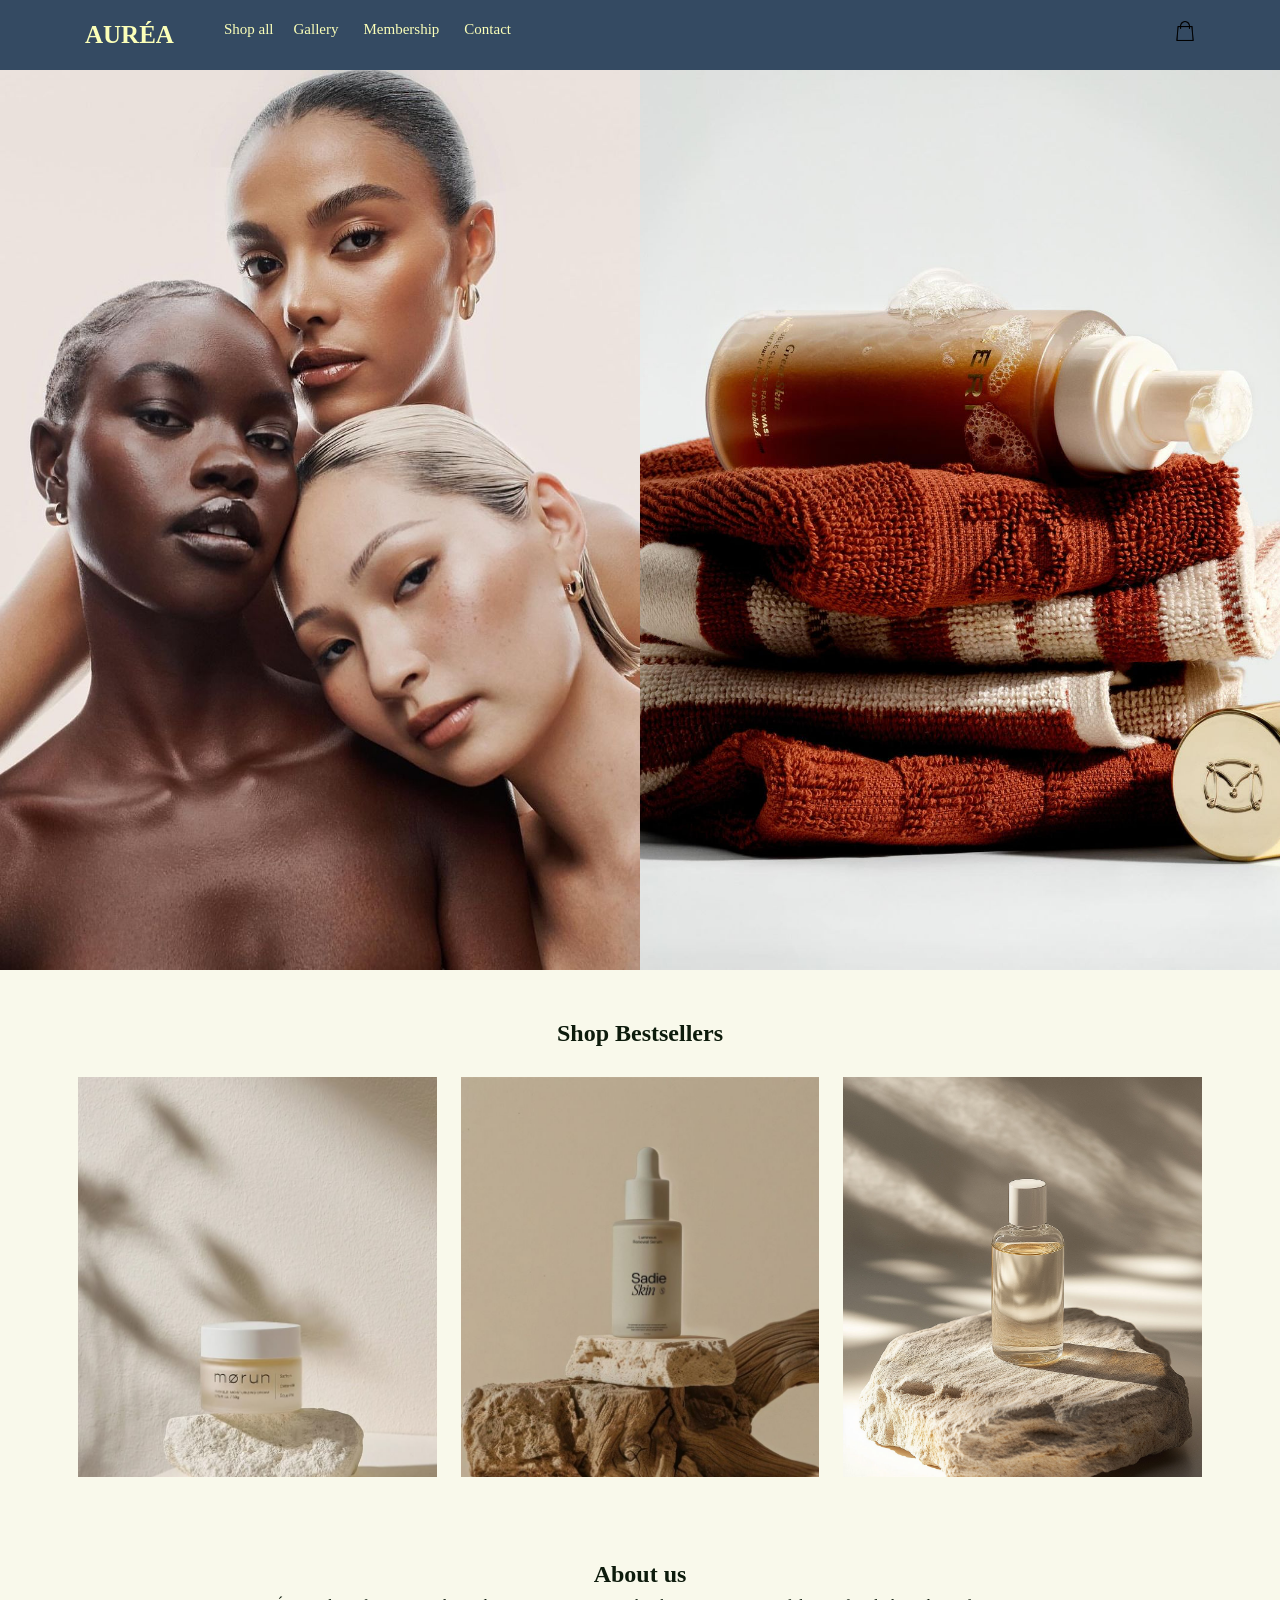
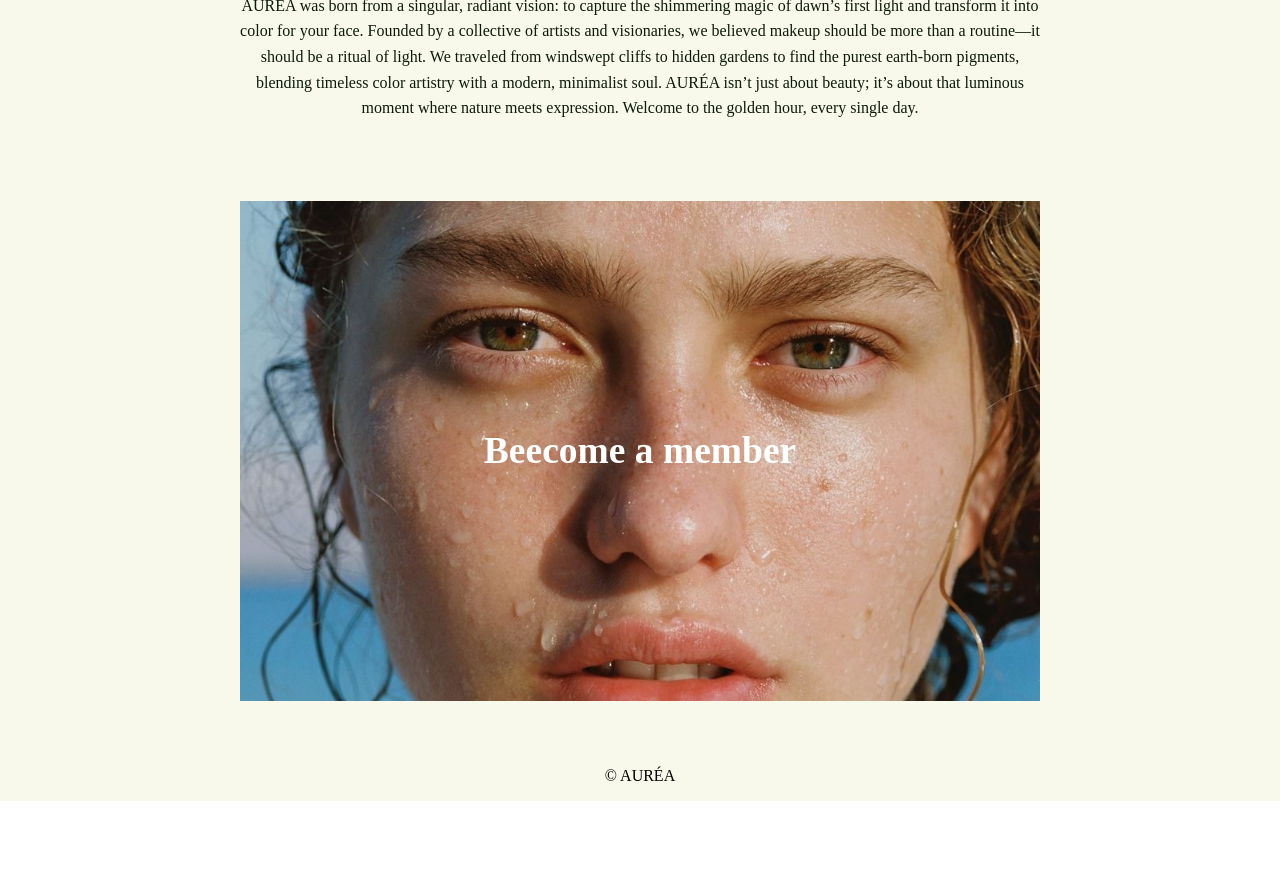
==== commit 6d87bd7b: "Skapande av contactsida" ====
--- a/index.html
+++ b/index.html
@@ -23,8 +23,8 @@
       <!--Var tvungen att ta reda på span cite:google gemini-->
     </header>
 
-    <img src="images/Header picture.jpeg" class="header-picture" />
-    <img src="images/produktbild.jpeg" class="header-picture" />
+    <img src="images/header-picture.jpeg" class="header-picture" />
+    <img src="images/merit-photo.jpeg" class="header-picture" />
     <h2 class="bestseller-text">Shop Bestsellers</h2>
 
     <img src="images/Produktbild1.jpeg" class="bestseller-picture" />
@@ -33,14 +33,14 @@
 
     <h2 class="about">About us</h2>
     <p class="about-text">
-      AURÉA was born from a singular, golden vision: to capture the ethereal
-      glow of the morning sun and bottle it for your skin. Founded by a
-      collective of botanists and dreamers, we believed that skincare should be
-      more than a routine—it should be a ritual of light. We traveled from
-      rugged coastlines to secret gardens to find the purest earth-grown
-      ingredients, blending ancient botanical wisdom with a modern, minimalist
-      soul. AURÉA isn't just about beauty; it’s about that luminous moment where
-      nature meets self-care. Welcome to the golden hour, every single day.
+      AURÉA was born from a singular, radiant vision: to capture the shimmering
+      magic of dawn’s first light and transform it into color for your face.
+      Founded by a collective of artists and visionaries, we believed makeup
+      should be more than a routine—it should be a ritual of light. We traveled
+      from windswept cliffs to hidden gardens to find the purest earth-born
+      pigments, blending timeless color artistry with a modern, minimalist soul.
+      AURÉA isn’t just about beauty; it’s about that luminous moment where
+      nature meets expression. Welcome to the golden hour, every single day.
     </p>
     <!--texten är skriven av AI från google gemini cite:google gemini-->
 
--- a/style.css
+++ b/style.css
@@ -1,3 +1,5 @@
+@import url("https://fonts.googleapis.com/css2?family=Corinthia&display=swap");
+
 body {
   background-color: rgb(249, 249, 235);
   margin: 0;
@@ -10,13 +12,13 @@
 }
 
 .header {
-  background: rgb(254, 255, 216);
+  background: rgb(52, 74, 98);
   padding: 6px 70px;
   margin: 0;
   width: 100%;
   box-sizing: border-box; /*cite: google gemini*/
 
-  color: rgb(40, 71, 38);
+  color: rgb(251, 255, 184);
   text-align: left;
   position: relative;
 }
@@ -307,6 +309,41 @@
   display: flex;
   flex-direction: column;
   align-items: center;
+  position: relative;
+}
+
+.img-link {
+  position: relative;
+  display: block;
+  width: 100%;
+  height: 500px;
+  margin-bottom: 30px;
+  overflow: hidden;
+}
+
+.product-item img {
+  width: 100%;
+  height: 100%;
+  object-fit: cover;
+  transition:
+    opacity 0.3s ease,
+    transform 0.3s ease;
+}
+
+.img-back {
+  position: absolute;
+  top: 0;
+  left: 0;
+  opacity: 0;
+}
+
+.product-item:hover .img-back {
+  opacity: 1;
+  transform: scale(1.05);
+}
+
+.product-item:hover .img-front {
+  transform: scale(1.05);
 }
 
 .product-item img,
@@ -343,7 +380,7 @@
   display: flex;
   width: 905px;
   margin: 40px auto;
-  background-color: white;
+  background-color: rgb(255, 255, 255);
   clear: both;
 }
 
@@ -404,10 +441,11 @@
 }
 
 .product-image {
-  display: flex;
-  justify-content: flex-start;
+  display: block;
   flex: 1;
   min-width: 600px;
+  height: 600px;
+  position: relative;
 }
 
 .product-image img {
@@ -416,6 +454,30 @@
   height: 600px;
   object-fit: cover;
   display: block;
+  position: absolute;
+  top: 0;
+  left: 0;
+  transition:
+    opacity 0.4s ease-in-out,
+    transform 0.4s ease-in-out;
+}
+
+.img-back1 {
+  z-index: 1;
+}
+
+.img-front1 {
+  z-index: 2;
+  opacity: 1;
+}
+
+.product-image:hover .img-front1 {
+  opacity: 0;
+  transform: scale(1.02);
+}
+
+.product-image:hover .img-back1 {
+  transform: scale(1.02);
 }
 
 .product-details {
@@ -448,7 +510,7 @@
 .add-to-cart-large {
   width: 100%;
   padding: 10px 0;
-  background-color: rgb(12, 27, 12);
+  background-color: rgb(52, 74, 98);
   color: white;
   border: none;
   font-size: 13px;
@@ -460,7 +522,27 @@
 }
 
 .add-to-cart-large:hover {
-  background-color: rgb(35, 55, 35);
+  background-color: rgb(76, 104, 135);
+}
+
+.thumbnail-container {
+  display: flex;
+  gap: 10px;
+  margin-top: 15px;
+  justify-content: center;
+}
+
+.thumbnail {
+  width: 80px;
+  height: 80px;
+  object-fit: cover;
+  cursor: pointer;
+  border: 1px solid white;
+  transition: border-color 0.3s ease;
+}
+
+.thumbnail:hover {
+  border-color: rgb(12, 27, 12);
 }
 
 /*Varukorg*/
@@ -534,35 +616,55 @@
 }
 
 /*checkout*/
-.card {
-  background-color: white;
-  width: 700px;
-  padding: 30px;
-  margin: 0 auto;
-  border: 1px solid black;
-}
-
-.details {
-  font-size: 15px;
-}
-
-.picture-checkout {
-  width: 200px;
-}
-
-.continue-shopping {
-  width: 50%;
-  background-color: black;
-  color: white;
-  margin-top: 50px;
-  padding: 15px;
-  border: none;
-  cursor: pointer;
-  transition: background-color 0.2s ease;
-}
-
-.continue-shopping:hover {
-  background-color: rgb(35, 55, 35);
+.checkout-section {
+  display: flex;
+  height: 80vh;
+  width: 100%;
+  background-color: rgb(249, 249, 235);
+  overflow: hidden;
+}
+
+.left-side {
+  flex: 1;
+  display: flex;
+  align-items: center;
+  justify-content: center;
+  flex-direction: column;
+  padding: 50px;
+  text-align: center;
+}
+
+.purchase-titel {
+  font-size: 40px;
+  color: rgb(52, 74, 98);
+  line-height: 1.1;
+  margin: 20px 0;
+}
+
+.purchase-text {
+  font-size: 14px;
+  color: rgb(52, 74, 98);
+  line-height: 1.6;
+  margin-bottom: 30px;
+}
+
+.right-side {
+  flex: 1;
+}
+
+.checkout-img {
+  width: 100%;
+  height: 100%;
+  object-fit: cover;
+}
+
+.info {
+  color: rgb(52, 74, 98);
+  font-size: 13px;
+}
+
+.lipgloss-checkout {
+  width: 100px;
 }
 
 .last {
@@ -585,3 +687,52 @@
   max-width: 300px;
   display: block;
 }
+
+/*contactpage*/
+.contact-container {
+  display: flex;
+  align-items: center;
+  justify-content: center;
+  gap: 40px;
+  margin: 50px auto;
+  max-width: 1000px;
+}
+
+.contact-text {
+  flex: 1;
+  font-size: 25px;
+  text-align: left;
+}
+
+.contact-picture {
+  max-width: 500px;
+  flex: 1;
+  height: auto;
+  object-fit: cover;
+}
+
+.contact-social {
+  flex: 1;
+  font-size: 25px;
+  text-align: left;
+  margin-bottom: -10px;
+}
+
+.Social-media {
+  flex: 1;
+  font-size: 15px;
+  text-align: left;
+}
+
+.mail-headline {
+  flex: 1;
+  font-size: 25px;
+  text-align: left;
+  margin-bottom: -10px;
+}
+
+.email {
+  flex: 1;
+  font-size: 15px;
+  text-align: left;
+}
